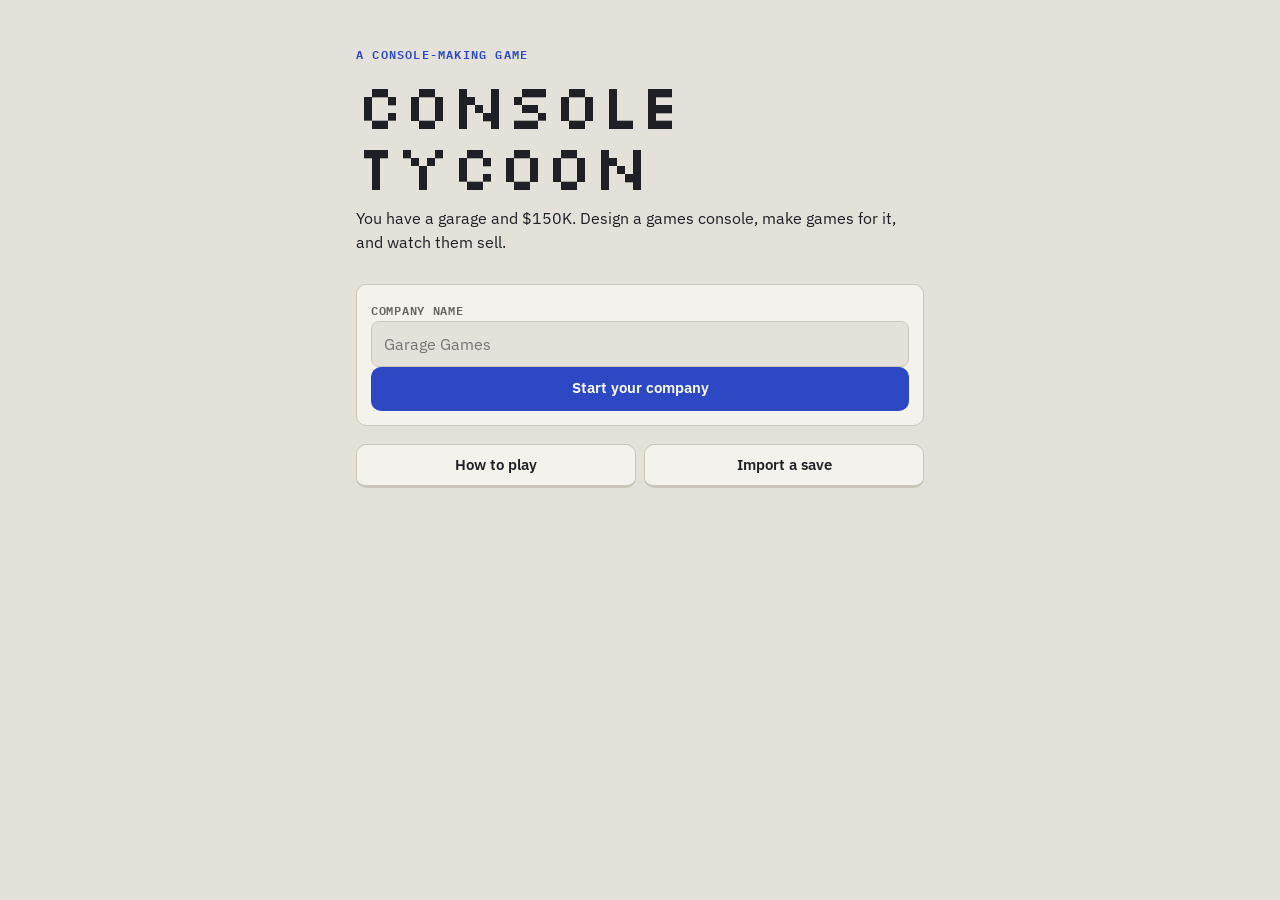
==== index.html @ 68e8b5bb "Strip the game down to console and game creation Keep designing consoles, making games for them, and" ====
<!doctype html>
<html lang="en">
<head>
<meta charset="utf-8">
<meta name="viewport" content="width=device-width, initial-scale=1, viewport-fit=cover">
<meta name="theme-color" content="#24262c">
</head>
<body>
<title>Console Tycoon</title>
<meta name="claude:viewport-fit-sides" content="cover">
<link rel="preconnect" href="https://fonts.googleapis.com">
<link rel="preconnect" href="https://fonts.gstatic.com" crossorigin>
<link rel="stylesheet" href="https://fonts.googleapis.com/css2?family=IBM+Plex+Mono:wght@400;600&family=IBM+Plex+Sans:wght@400;500;600&family=Silkscreen&display=swap">
<style>
/* Layout: one handheld-width column. A dark "LCD" status strip on top, console-plastic
   panels below, and a thumb-reach dock at the bottom with the Next month button. */
:root {
  --plastic: #e4e1da;      /* page: light console plastic */
  --panel: #f4f2ed;
  --ink: #1e2025;
  --muted: #66645e;
  --line: #cbc6bb;
  --accent: #2c48c4;       /* cobalt "A button" */
  --accent-ink: #ffffff;
  --led: #c8372a;          /* power-LED red for debt and danger */
  --good: #287048;
  --mid: #9a6a0a;
  --lcd-bg: #24262c;
  --lcd-fg: #ece9e1;
  --lcd-dim: #9d9a92;
  --font-display: "Silkscreen", "Courier New", monospace;
  --font-body: "IBM Plex Sans", system-ui, -apple-system, "Segoe UI", Roboto, sans-serif;
  --font-data: "IBM Plex Mono", ui-monospace, "SFMono-Regular", Menlo, monospace;
  --radius: 10px;
}
@media (prefers-color-scheme: dark) {
  :root:not([data-theme="light"]) {
    --plastic: #16171b; --panel: #202228; --ink: #e8e5dd; --muted: #a09d95; --line: #353841;
    --accent: #7f95ff; --accent-ink: #0d1020; --led: #ff6b5d; --good: #5cc28a; --mid: #e0b04a;
    --lcd-bg: #0c0d10; --lcd-fg: #ece9e1; --lcd-dim: #8e8b84; color-scheme: dark;
  }
}
:root[data-theme="dark"] {
  --plastic: #16171b; --panel: #202228; --ink: #e8e5dd; --muted: #a09d95; --line: #353841;
  --accent: #7f95ff; --accent-ink: #0d1020; --led: #ff6b5d; --good: #5cc28a; --mid: #e0b04a;
  --lcd-bg: #0c0d10; --lcd-fg: #ece9e1; --lcd-dim: #8e8b84; color-scheme: dark;
}

* { box-sizing: border-box; }
html, body { background: var(--plastic); }
body {
  color: var(--ink);
  font: 15px/1.5 var(--font-body);
  margin: 0;
  -webkit-tap-highlight-color: transparent;
}
body::before {
  content: ""; position: fixed; inset: 0 0 auto; height: env(safe-area-inset-top, 0px);
  z-index: 10; background: var(--lcd-bg);
}
#app { max-width: 600px; margin: 0 auto; }
button, input, textarea { font: inherit; color: inherit; }
h1, h2, h3 { text-wrap: balance; margin: 0; }
h2 {
  font: 600 12px/1.2 var(--font-data); text-transform: uppercase; letter-spacing: 0.08em;
  color: var(--muted); margin-bottom: 8px;
}
code { font-family: var(--font-data); font-size: 0.9em; }
.sr { position: absolute; width: 1px; height: 1px; overflow: hidden; clip: rect(0 0 0 0); }
:focus-visible { outline: 3px solid var(--accent); outline-offset: 2px; }

/* ---------- LCD status strip */
.lcd {
  position: sticky; top: env(safe-area-inset-top, 0px); z-index: 5;
  background: var(--lcd-bg); color: var(--lcd-fg);
  padding-block: 10px 12px;
  padding-left: max(16px, env(safe-area-inset-left, 0px));
  padding-right: max(16px, env(safe-area-inset-right, 0px));
  border-radius: 0 0 var(--radius) var(--radius);
}
.lcd-head { display: flex; justify-content: space-between; align-items: baseline; gap: 12px; }
.logo {
  font: 15px/1.2 var(--font-display); background: none; border: 0; padding: 0; color: var(--lcd-fg);
  text-align: left; min-width: 0; overflow: hidden; text-overflow: ellipsis; white-space: nowrap; cursor: pointer;
}
.date { font: 600 14px var(--font-data); color: var(--lcd-fg); white-space: nowrap; }
.lcd-stats { display: grid; grid-template-columns: repeat(3, minmax(0, 1fr)); gap: 6px; margin-top: 8px; }
.stat { display: flex; flex-direction: column; min-width: 0; }
.stat b { font: 600 13px var(--font-data); font-variant-numeric: tabular-nums; white-space: nowrap; overflow: hidden; text-overflow: ellipsis; }
.stat small { font-size: 10px; color: var(--lcd-dim); text-transform: uppercase; letter-spacing: 0.05em; white-space: nowrap; overflow: hidden; text-overflow: ellipsis; }
.btn.quiet { background: none; border: 0; color: var(--muted); font-weight: 500; text-decoration: underline; }

/* ---------- screens */
.screen {
  display: flex; flex-direction: column; gap: 18px;
  padding-block: 16px 24px;
  padding-left: max(16px, env(safe-area-inset-left, 0px));
  padding-right: max(16px, env(safe-area-inset-right, 0px));
}
.home { padding-bottom: calc(150px + env(safe-area-inset-bottom, 0px)); }
.screen-head { display: flex; align-items: center; gap: 12px; }
.screen-head h1 { font: 20px/1.2 var(--font-display); }
.back {
  background: var(--panel); border: 1px solid var(--line); border-radius: 999px;
  padding: 6px 12px; font: 600 13px var(--font-data); cursor: pointer; white-space: nowrap;
}
section { display: flex; flex-direction: column; gap: 8px; min-width: 0; }
.card { background: var(--panel); border: 1px solid var(--line); border-radius: var(--radius); padding: 14px; gap: 10px; }
.hint { color: var(--muted); font-size: 13px; margin: 0; }
.empty { background: var(--panel); border: 1px dashed var(--line); border-radius: var(--radius); padding: 14px; display: flex; flex-direction: column; gap: 10px; align-items: flex-start; }
.empty p { margin: 0; }

/* ---------- start screen */
.start { padding-top: max(32px, env(safe-area-inset-top, 0px)); }
.title-card { display: flex; flex-direction: column; gap: 10px; padding-block: 12px; }
.eyebrow { font: 600 12px var(--font-data); text-transform: uppercase; letter-spacing: 0.1em; color: var(--accent); margin: 0; }
.big-title { font: clamp(40px, 13vw, 64px)/0.95 var(--font-display); letter-spacing: -0.01em; }
.lede { margin: 0; max-width: 34em; font-size: 16px; }
.final { font: 600 16px var(--font-data); margin: 0; }
.final b { font-size: 28px; color: var(--accent); }

/* ---------- rows */
.row {
  display: flex; align-items: center; gap: 12px;
  background: var(--panel); border: 1px solid var(--line); border-radius: var(--radius); padding: 10px 12px;
}
.card .row { background: none; border: 0; padding: 0; }
.row-main { display: flex; flex-direction: column; gap: 2px; flex: 1; min-width: 0; }
.row-main b { overflow-wrap: anywhere; }
.sub { color: var(--muted); font-size: 13px; }
.num { font: 600 13px var(--font-data); font-variant-numeric: tabular-nums; white-space: nowrap; }
.pill {
  font: 600 11px var(--font-data); padding: 3px 8px; border-radius: 999px; white-space: nowrap;
  border: 1px solid var(--line); color: var(--muted);
}
.pill.good, .score.good { color: var(--good); border-color: var(--good); }
.pill.mid, .score.mid { color: var(--mid); border-color: var(--mid); }
.pill.bad, .score.bad { color: var(--led); border-color: var(--led); }
.bar { height: 6px; background: var(--line); border-radius: 3px; overflow: hidden; margin-top: 6px; }
.bar i { display: block; height: 100%; background: var(--accent); border-radius: 3px; }

/* ---------- news */
.news { list-style: none; margin: 0; padding: 0; display: flex; flex-direction: column; gap: 6px; }
.news li { display: grid; grid-template-columns: 64px 1fr; gap: 8px; font-size: 14px; }
.news time { font: 12px/1.7 var(--font-data); color: var(--muted); white-space: nowrap; }
.news span { min-width: 0; overflow-wrap: anywhere; }
.news li.note span { color: var(--muted); font-style: italic; }
.news li.note time { visibility: hidden; }
.news li.big span { font-weight: 600; }
.news li.event span { color: var(--accent); }
.news li.warn span { color: var(--led); font-weight: 600; }
.report { border-color: var(--accent); }
.report-head { display: flex; justify-content: space-between; align-items: baseline; gap: 12px; }
.report-head h2 { margin: 0; }
.delta { font: 600 18px var(--font-data); font-variant-numeric: tabular-nums; }
.delta.pos { color: var(--good); }
.delta.neg { color: var(--led); }

/* ---------- action grid */
.grid { display: grid; grid-template-columns: repeat(2, minmax(0, 1fr)); gap: 10px; }
.tile {
  display: flex; flex-direction: column; align-items: flex-start; gap: 2px; text-align: left;
  background: var(--panel); border: 1px solid var(--line); border-bottom-width: 3px;
  border-radius: var(--radius); padding: 12px; min-height: 64px; cursor: pointer;
}
.tile small { color: var(--muted); font-size: 12px; }
.tile.ready { border-color: var(--accent); }
.tile.ready small { color: var(--accent); font-weight: 600; }
.tile:active, .btn:active, .opt:active, .chip:active { transform: translateY(1px); }

/* ---------- buttons */
.btn {
  display: inline-flex; flex-direction: column; align-items: center; justify-content: center;
  min-height: 44px; padding: 8px 16px; border-radius: var(--radius); cursor: pointer;
  background: var(--panel); border: 1px solid var(--line); border-bottom-width: 3px; font-weight: 600;
}
.btn.primary { background: var(--accent); color: var(--accent-ink); border-color: var(--accent); }
.btn.danger { color: var(--led); border-color: var(--led); }
.btn:disabled { opacity: 0.45; cursor: default; }
.btn.wide { width: 100%; }
.btn-sub { font-weight: 400; font-size: 12px; opacity: 0.85; }
.split { display: flex; flex-wrap: wrap; gap: 8px; }
.split .btn { flex: 1 1 120px; }
.inline { display: flex; gap: 8px; }
.inline input { flex: 1; min-width: 0; }

/* ---------- dock */
.dock {
  position: fixed; left: 0; right: 0; bottom: 0; z-index: 6;
  max-width: 600px; margin: 0 auto;
  display: flex; flex-direction: column; gap: 8px;
  background: var(--plastic); border-top: 1px solid var(--line);
  padding-top: 10px;
  padding-bottom: calc(12px + env(safe-area-inset-bottom, 0px));
  padding-left: max(16px, env(safe-area-inset-left, 0px));
  padding-right: max(16px, env(safe-area-inset-right, 0px));
}
.skip { display: grid; grid-template-columns: repeat(3, 1fr); gap: 8px; }
.skip .btn { min-height: 40px; font: 600 13px var(--font-data); }
.next { width: 100%; min-height: 54px; font: 18px var(--font-display); }

/* ---------- forms */
fieldset { border: 0; padding: 0; margin: 0; display: flex; flex-direction: column; gap: 6px; min-width: 0; }
legend {
  font: 600 12px var(--font-data); text-transform: uppercase; letter-spacing: 0.08em; color: var(--muted);
  padding: 0; margin-bottom: 6px; width: 100%;
}
.legend-note { float: right; text-transform: none; letter-spacing: 0; color: var(--accent); }
label { font: 600 12px var(--font-data); text-transform: uppercase; letter-spacing: 0.06em; color: var(--muted); }
input, textarea {
  width: 100%; background: var(--plastic); border: 1px solid var(--line); border-radius: 8px;
  padding: 10px 12px; font-size: 16px; min-width: 0;
}
textarea { font: 12px/1.4 var(--font-data); resize: vertical; }
.opt {
  display: grid; grid-template-columns: 1fr auto; grid-template-rows: auto auto; column-gap: 10px;
  text-align: left; background: var(--panel); border: 1px solid var(--line); border-radius: var(--radius);
  padding: 10px 12px; cursor: pointer; width: 100%;
}
.opt b { grid-column: 1; }
.opt small { grid-column: 1; color: var(--muted); font-size: 12px; }
.opt .num { grid-column: 2; grid-row: 1 / span 2; align-self: center; }
.opt.on { border-color: var(--accent); box-shadow: inset 0 0 0 1px var(--accent); }
.opt.on b { color: var(--accent); }
.opt:disabled { opacity: 0.5; cursor: default; }
.chips { display: flex; flex-wrap: wrap; gap: 6px; }
.chip {
  background: var(--panel); border: 1px solid var(--line); border-radius: 999px; padding: 7px 13px;
  font-size: 14px; cursor: pointer; min-height: 38px;
}
.chip.on { background: var(--accent); color: var(--accent-ink); border-color: var(--accent); }
.stepper {
  display: grid; grid-template-columns: 82px 40px 30px 40px 1fr; align-items: center; gap: 6px;
  background: var(--panel); border: 1px solid var(--line); border-radius: var(--radius); padding: 6px 10px;
}
.stepper span:first-child { font-weight: 600; font-size: 14px; }
.step {
  width: 40px; height: 40px; border-radius: 50%; border: 1px solid var(--line); border-bottom-width: 3px;
  background: var(--plastic); font: 600 20px/1 var(--font-data); cursor: pointer;
}
.step:disabled { opacity: 0.35; }
.stepper output { text-align: center; font: 600 18px var(--font-data); }
.pips { color: var(--accent); letter-spacing: 1px; font-size: 12px; overflow: hidden; white-space: nowrap; }
.lessons { border-left: 3px solid var(--accent); padding-left: 10px; display: flex; flex-direction: column; gap: 4px; }
.lessons h3 { font: 600 12px var(--font-data); text-transform: uppercase; letter-spacing: 0.08em; color: var(--accent); }
.lessons p { margin: 0; font-size: 13px; }

/* ---------- data lists & tables */
dl { display: grid; grid-template-columns: auto 1fr; gap: 4px 14px; margin: 0; }
dt { color: var(--muted); font-size: 13px; }
dd { margin: 0; font-variant-numeric: tabular-nums; min-width: 0; overflow-wrap: anywhere; }
dd small { color: var(--muted); }
dd.neg { color: var(--led); }
.table-wrap { overflow-x: auto; border: 1px solid var(--line); border-radius: var(--radius); background: var(--panel); }
table { border-collapse: collapse; width: 100%; font-size: 13px; }
th, td { padding: 8px 10px; text-align: right; white-space: nowrap; font-variant-numeric: tabular-nums; }
th { font: 600 11px var(--font-data); text-transform: uppercase; color: var(--muted); border-bottom: 1px solid var(--line); }
th:first-child, td:first-child { text-align: left; }
td small { display: block; color: var(--muted); font-size: 11px; }
tr.you td { color: var(--accent); font-weight: 600; }
tbody tr + tr td { border-top: 1px solid var(--line); }

/* ---------- games list */
details.game { display: block; padding: 0; }
details.game summary { display: flex; align-items: center; gap: 12px; padding: 10px 12px; cursor: pointer; list-style: none; }
details.game summary::-webkit-details-marker { display: none; }
.score { font: 600 15px var(--font-data); border: 1px solid; border-radius: 8px; padding: 2px 8px; }
.detail { padding: 0 12px 12px; font-size: 13px; color: var(--muted); }
.detail p { margin: 0 0 4px; }
.detail ul { margin: 4px 0 0; padding-left: 18px; }
.rules { margin: 0; padding-left: 18px; display: flex; flex-direction: column; gap: 8px; max-width: 65ch; }

/* ---------- flash */
.flash { padding: 10px 12px; border-radius: var(--radius); font-weight: 500; border: 1px solid; }
.flash.ok { color: var(--good); border-color: var(--good); background: var(--panel); }
.flash.err { color: var(--led); border-color: var(--led); background: var(--panel); }

@media (prefers-reduced-motion: reduce) {
  * { transition: none !important; animation: none !important; }
}

</style>
<div id="app"><main class="screen"><p class="hint">Loading Console Tycoon…</p></main></div>
<script>
// Console Tycoon game data. Edit freely, then run: node tools/build.js
"use strict";

(function (root) {
  // Each slot has tiers from cheapest to best. CPU, GPU and Memory tiers add
  // their rating to a console's power; Storage, Controller and Case add to its
  // appeal. Storage capacity limits how big a game the console can hold.
  const tiers = (names, costs, extra) => names.map((name, i) =>
    Object.assign({ name, rating: i + 1, unit_cost: costs[i] }, extra ? extra[i] : {}));

  const DATA = {
    START_YEAR: 1985,
    STARTING_MONEY: 150000,
    MONTH_NAMES: ["Jan", "Feb", "Mar", "Apr", "May", "Jun", "Jul", "Aug", "Sep", "Oct", "Nov", "Dec"],

    POWER_SLOTS: ["CPU", "GPU", "Memory"],
    APPEAL_SLOTS: ["Storage", "Controller", "Case"],
    COMPONENTS: {
      CPU: tiers(["8-bit Pico", "16-bit Duo", "32-bit Tri", "64-bit Quad", "Multicore X", "Octa Fusion", "Neural Core"],
        [20, 28, 40, 55, 75, 100, 120]),
      GPU: tiers(["Tile Blitter", "Sprite Engine", "Polygon Pusher", "Texel Forge", "Shader Array", "Ray Weaver", "Photon Matrix"],
        [15, 22, 35, 50, 70, 95, 115]),
      Memory: tiers(["64 KB RAM", "512 KB RAM", "4 MB RAM", "32 MB RAM", "512 MB RAM", "8 GB RAM", "32 GB RAM"],
        [10, 13, 18, 25, 35, 45, 55]),
      Storage: tiers(["ROM Cartridge", "Mega Cartridge", "CD-ROM Drive", "DVD Drive", "Blu-ray Drive", "Solid State Drive", "Cloud Hybrid"],
        [8, 14, 20, 26, 35, 45, 50],
        [1, 2, 3, 3, 4, 4, 4].map((capacity) => ({ capacity }))),
      Controller: tiers(["Basic Pad", "Six-Button Pad", "Analog Stick Pad", "Rumble Pad", "Motion Wand", "Haptic Pad", "Neural Band"],
        [5, 7, 10, 12, 16, 18, 22]),
      Case: tiers(["Plastic Box", "Sleek Shell", "Translucent Shell", "Compact Slim", "Premium Alloy", "Designer Edition", "Morphing Shell"],
        [8, 9, 10, 12, 16, 20, 24]),
    },

    FOCUS_AREAS: ["Gameplay", "Graphics", "Story", "Audio"],
    FOCUS_POINTS: 10,
    // Hidden ideal focus split per genre (sums to FOCUS_POINTS).
    GENRES: {
      Action: { Gameplay: 4, Graphics: 3, Story: 1, Audio: 2 },
      Adventure: { Gameplay: 2, Graphics: 2, Story: 5, Audio: 1 },
      Platformer: { Gameplay: 5, Graphics: 3, Story: 1, Audio: 1 },
      Puzzle: { Gameplay: 6, Graphics: 1, Story: 1, Audio: 2 },
      Racing: { Gameplay: 4, Graphics: 4, Story: 0, Audio: 2 },
      Rhythm: { Gameplay: 4, Graphics: 1, Story: 0, Audio: 5 },
      RPG: { Gameplay: 3, Graphics: 2, Story: 4, Audio: 1 },
      Shooter: { Gameplay: 4, Graphics: 4, Story: 1, Audio: 1 },
      Simulation: { Gameplay: 5, Graphics: 2, Story: 1, Audio: 2 },
      Sports: { Gameplay: 4, Graphics: 3, Story: 0, Audio: 3 },
      Strategy: { Gameplay: 5, Graphics: 1, Story: 3, Audio: 1 },
    },
    // Topic: [genres that fit well, genres that clash]
    TOPICS: {
      Aliens: [["Shooter", "Strategy", "Adventure"], ["Sports"]],
      Animals: [["Platformer", "Simulation"], ["Shooter"]],
      Cars: [["Racing", "Simulation"], ["RPG", "Adventure"]],
      Cooking: [["Simulation", "Puzzle"], ["Shooter"]],
      Cyberpunk: [["RPG", "Shooter", "Adventure"], ["Sports"]],
      Detective: [["Adventure", "Puzzle"], ["Racing", "Sports"]],
      Dinosaurs: [["Action", "Adventure"], ["Puzzle"]],
      Fantasy: [["RPG", "Adventure", "Strategy"], ["Racing", "Sports"]],
      Farming: [["Simulation", "Strategy"], ["Shooter", "Racing"]],
      Horror: [["Adventure", "Shooter"], ["Sports", "Rhythm"]],
      Medieval: [["Strategy", "RPG", "Action"], ["Racing", "Rhythm"]],
      Music: [["Rhythm", "Simulation"], ["Shooter", "Strategy"]],
      Mythology: [["RPG", "Action", "Strategy"], ["Racing"]],
      Ninjas: [["Action", "Platformer"], ["Simulation"]],
      Pirates: [["Adventure", "Action", "Strategy"], ["Racing"]],
      Robots: [["Action", "Shooter", "Strategy"], ["Rhythm"]],
      Soccer: [["Sports", "Simulation"], ["RPG", "Adventure", "Shooter"]],
      Space: [["Shooter", "Strategy", "Simulation"], ["Sports", "Rhythm"]],
      Spies: [["Action", "Adventure"], ["Rhythm"]],
      Zombies: [["Shooter", "Action"], ["Puzzle", "Sports"]],
    },
    // months: dev time, cost: paid up front, capacity: storage needed,
    // price: retail price, reach: sales multiplier, polish: review multiplier
    GAME_SIZES: {
      Small: { months: 2, cost: 10000, capacity: 1, price: 20, reach: 0.6, polish: 0.95 },
      Medium: { months: 4, cost: 50000, capacity: 2, price: 35, reach: 1.0, polish: 1.0 },
      Large: { months: 7, cost: 250000, capacity: 3, price: 50, reach: 1.6, polish: 1.03 },
      AAA: { months: 11, cost: 1200000, capacity: 4, price: 60, reach: 2.4, polish: 1.06 },
    },
  };

  if (typeof module !== "undefined" && module.exports) module.exports = DATA;
  else root.CT_DATA = DATA;
})(typeof window !== "undefined" ? window : globalThis);

</script>
<script>
// Console Tycoon simulation: design consoles, make games for them, watch them sell.
"use strict";

(function (root) {
  const D = root.CT_DATA || (typeof require !== "undefined" ? require("./data.js") : null);

  const RETAIL_SHARE = 0.75;      // share of a console's price you keep after retailers
  const GAME_SHARE = 0.70;        // share of a game's price you keep
  const CONSOLE_DEMAND = 600;     // base console buyers per month
  const SLOTS = [...D.POWER_SLOTS, ...D.APPEAL_SLOTS];
  const SIZE_NAMES = Object.keys(D.GAME_SIZES);

  class GameError extends Error {}

  // ------------------------------------------------------------ random
  class Rng {
    constructor(seed) { this.seed(seed); }
    seed(n) { this.a = (Math.floor(n) ^ 0x9e3779b9) >>> 0; for (let i = 0; i < 4; i++) this.random(); }
    random() { // mulberry32
      let t = (this.a = (this.a + 0x6d2b79f5) >>> 0);
      t = Math.imul(t ^ (t >>> 15), t | 1);
      t ^= t + Math.imul(t ^ (t >>> 7), t | 61);
      return ((t ^ (t >>> 14)) >>> 0) / 4294967296;
    }
    uniform(a, b) { return a + (b - a) * this.random(); }
    gauss(mu, sigma) {
      const u = 1 - this.random(), v = this.random();
      return mu + sigma * Math.sqrt(-2 * Math.log(u)) * Math.cos(2 * Math.PI * v);
    }
  }

  // ------------------------------------------------------------ console stats
  const part = (c, slot) => D.COMPONENTS[slot][c.parts[slot]];
  const power = (c) => D.POWER_SLOTS.reduce((t, s) => t + part(c, s).rating, 0);
  const appeal = (c) => D.APPEAL_SLOTS.reduce((t, s) => t + part(c, s).rating, 0);
  const capacity = (c) => part(c, "Storage").capacity;
  const unitCost = (c) => SLOTS.reduce((t, s) => t + part(c, s).unit_cost, 0);
  const fairPrice = (c) => Math.round(80 + 15 * (power(c) + appeal(c)));
  const devCost = (parts) => 15000 + 1000 * SLOTS.reduce((t, s) => t + D.COMPONENTS[s][parts[s]].unit_cost, 0);
  const devMonths = (parts) => 3 + Math.floor(Math.max(...Object.values(parts)) / 2);
  const biggestSize = (cap) => SIZE_NAMES.filter((k) => D.GAME_SIZES[k].capacity <= cap).pop();
  const withArticle = (w) => (/^[AEIOU]/.test(w) ? `an ${w}` : `a ${w}`);

  function newConsole(f) {
    return Object.assign({ name: "", parts: {}, price: 0, status: "dev", dev_months_left: 0,
      launch_month: -1, installed_base: 0, revenue: 0, profit: 0, last_sales: 0 }, f);
  }
  function newGame(f) {
    return Object.assign({ title: "", genre: "", topic: "", size: "", platform: "", focus: {},
      status: "dev", months_left: 0, release_month: -1, score: 0, reviews: [], feedback: [],
      units_sold: 0, revenue: 0, last_sales: 0 }, f);
  }

  const FIELDS = ["version", "company", "seed", "money", "month", "consoles", "games", "news"];

  class State {
    constructor(f) {
      Object.assign(this, { version: 2, company: "", seed: 1, money: D.STARTING_MONEY, month: 0,
        consoles: [], games: [], news: [] }, f || {});
      this.consoles = this.consoles.map(newConsole);
      this.games = this.games.map(newGame);
      this.rng = new Rng(this.seed * 1000 + this.month);
    }

    get date() { return `${D.MONTH_NAMES[this.month % 12]} ${D.START_YEAR + Math.floor(this.month / 12)}`; }
    say(text) { this.news.push(`[${this.date}] ${text}`); }

    console(name) {
      const c = this.consoles.find((x) => x.name === name);
      if (!c) throw new GameError(`No console named "${name}".`);
      return c;
    }
    consoleInDev() { return this.consoles.find((c) => c.status === "dev") || null; }
    gameInDev() { return this.games.find((g) => g.status === "dev") || null; }
    platforms() { return this.consoles.filter((c) => c.status !== "retired" || c.installed_base > 0); }
    nameTaken(name) {
      const n = name.toLowerCase();
      return this.consoles.some((c) => c.name.toLowerCase() === n) || this.games.some((g) => g.title.toLowerCase() === n);
    }
    spend(amount) {
      if (amount > this.money) throw new GameError(`Not enough money: need ${fmtMoney(amount)}, have ${fmtMoney(this.money)}.`);
      this.money -= amount;
    }

    // ---------------------------------------------------------- consoles
    designConsole(name, parts, price) {
      name = (name || "").trim();
      if (!name) throw new GameError("Your console needs a name.");
      if (this.nameTaken(name)) throw new GameError(`The name "${name}" is already in use.`);
      for (const s of SLOTS) {
        if (!(parts[s] >= 0 && parts[s] < D.COMPONENTS[s].length)) throw new GameError(`Pick a ${s}.`);
      }
      if (!(price > 0)) throw new GameError("Price must be more than $0.");
      if (this.consoleInDev()) throw new GameError("Your hardware team is already building a console.");
      const cost = devCost(parts);
      this.spend(cost);
      const c = newConsole({ name, parts: { ...parts }, price: Math.round(price), dev_months_left: devMonths(parts) });
      this.consoles.push(c);
      this.say(`Hardware team began building the ${name} (${fmtMoney(cost)}).`);
      return c;
    }
    setPrice(name, price) {
      if (!(price > 0)) throw new GameError("Price must be more than $0.");
      this.console(name).price = Math.round(price);
    }
    discontinue(name) {
      const c = this.console(name);
      if (c.status !== "active") throw new GameError("Only consoles on sale can be discontinued.");
      c.status = "retired";
      this.say(`${c.name} discontinued after selling ${fmtNum(c.installed_base)} units.`);
    }

    // ---------------------------------------------------------- games
    startGame(title, genre, topic, size, platform, focus) {
      title = (title || "").trim();
      if (!title) throw new GameError("Your game needs a title.");
      if (this.nameTaken(title)) throw new GameError(`The name "${title}" is already in use.`);
      if (!(genre in D.GENRES) || !(topic in D.TOPICS) || !(size in D.GAME_SIZES)) throw new GameError("Pick a genre, topic and size.");
      const vals = D.FOCUS_AREAS.map((a) => focus[a]);
      if (vals.some((v) => !Number.isInteger(v) || v < 0) || vals.reduce((a, b) => a + b, 0) !== D.FOCUS_POINTS) {
        throw new GameError(`Use exactly ${D.FOCUS_POINTS} focus points.`);
      }
      const plat = this.console(platform);
      if (!this.platforms().includes(plat)) throw new GameError(`You can't make games for the ${plat.name}.`);
      if (capacity(plat) < D.GAME_SIZES[size].capacity) throw new GameError(`A ${size} game won't fit on the ${plat.name}'s ${part(plat, "Storage").name}.`);
      if (this.gameInDev()) throw new GameError("Your studio is already making a game.");
      this.spend(D.GAME_SIZES[size].cost);
      const g = newGame({ title, genre, topic, size, platform: plat.name, focus: { ...focus }, months_left: D.GAME_SIZES[size].months });
      this.games.push(g);
      this.say(`Started work on ${title} (${size} ${topic} ${genre}) for the ${plat.name}.`);
      return g;
    }

    comboRating(genre, topic) {
      const [good, bad] = D.TOPICS[topic];
      return good.includes(genre) ? "great" : bad.includes(genre) ? "poor" : "okay";
    }
    focusMatch(genre, focus) {
      const ideal = D.GENRES[genre];
      return 1 - D.FOCUS_AREAS.reduce((t, a) => t + Math.abs(focus[a] - ideal[a]), 0) / (2 * D.FOCUS_POINTS);
    }
    // How much the console's power lifts or limits a game's graphics.
    graphicsFactor(plat) { return Math.min(1.4, Math.max(0.6, power(plat) / 12)); }

    reviewGame(g) {
      const plat = this.console(g.platform);
      let q = 2.3 + 6.5 * this.focusMatch(g.genre, g.focus) ** 1.5;
      q *= { great: 1.12, okay: 1.0, poor: 0.75 }[this.comboRating(g.genre, g.topic)];
      const gf = this.graphicsFactor(plat);
      q *= gf ** (0.05 * g.focus.Graphics);
      q *= D.GAME_SIZES[g.size].polish;
      const prev = this.games.filter((x) => x.status === "released").sort((a, b) => b.release_month - a.release_month)[0];
      if (prev && prev.genre === g.genre && prev.topic === g.topic) q *= 0.85;
      q += this.rng.gauss(0, 0.5);
      g.reviews = [0, 1, 2, 3].map(() => Math.min(10, Math.max(1, Math.round(q + this.rng.gauss(0, 0.6)))));
      g.score = g.reviews.reduce((a, b) => a + b, 0) / 4;
      g.feedback = this.critique(g, gf, prev);
    }

    critique(g, gf, prev) {
      const notes = [];
      const ideal = D.GENRES[g.genre];
      const diffs = Object.fromEntries(D.FOCUS_AREAS.map((a) => [a, g.focus[a] - ideal[a]]));
      const worst = D.FOCUS_AREAS.reduce((a, b) => (Math.abs(diffs[b]) > Math.abs(diffs[a]) ? b : a));
      if (Object.values(diffs).every((d) => Math.abs(d) <= 1)) notes.push(`Critics felt the focus was just right for ${withArticle(g.genre)} game.`);
      else if (diffs[worst] < 0) notes.push(`Critics wanted more ${worst} from ${withArticle(g.genre)} game.`);
      else notes.push(`Critics thought too much effort went into ${worst} for ${withArticle(g.genre)} game.`);
      const rating = this.comboRating(g.genre, g.topic);
      if (rating === "great") notes.push(`${g.topic} and ${g.genre} are a fantastic match!`);
      else if (rating === "poor") notes.push(`Players found ${g.topic} a strange theme for ${withArticle(g.genre)} game.`);
      if (gf < 0.8 && g.focus.Graphics >= 3) notes.push(`The ${g.platform}'s weak hardware held the graphics back.`);
      else if (gf > 1.2 && g.focus.Graphics >= 3) notes.push(`The ${g.platform}'s power made the graphics shine.`);
      if (prev && prev.genre === g.genre && prev.topic === g.topic) notes.push("Players felt they had played this before.");
      return notes;
    }

    // ---------------------------------------------------------- sales
    libraryFactor(c) {
      const hits = this.games.filter((g) => g.status === "released" && g.platform === c.name && this.month - g.release_month <= 36)
        .reduce((t, g) => t + 2 ** (g.score - 6) * D.GAME_SIZES[g.size].reach, 0);
      return 0.6 + Math.min(2.0, hits / 6);
    }
    consoleDemand(c) {
      const age = this.month - c.launch_month;
      const quality = ((power(c) + appeal(c)) / 12) ** 0.8;
      const priceFactor = Math.min(4, Math.max(0.05, (fairPrice(c) / c.price) ** 2));
      const hype = age < 3 ? 1.4 : 1;
      return CONSOLE_DEMAND * quality * priceFactor * this.libraryFactor(c) * hype * 0.975 ** age;
    }

    // ---------------------------------------------------------- the clock
    advance() {
      const start = this.news.length;
      this.month += 1;
      this.rng.seed(this.seed * 1000 + this.month);
      const before = this.money;

      for (const c of this.consoles) {
        if (c.status === "dev" && --c.dev_months_left <= 0) {
          c.status = "active";
          c.launch_month = this.month;
          this.say(`The ${c.name} is in stores! Launch price $${c.price}.`);
        }
      }
      for (const g of this.games) {
        if (g.status !== "dev" || --g.months_left > 0) continue;
        const plat = this.console(g.platform);
        if (plat.status === "dev") { g.months_left = 1; continue; } // ships with the console
        this.reviewGame(g);
        g.status = "released";
        g.release_month = this.month;
        this.say(`${g.title} released on the ${plat.name}! Reviews: ${g.reviews.join(" / ")} (avg ${g.score.toFixed(1)})`);
        for (const n of g.feedback) this.say(`  - ${n}`);
      }

      for (const c of this.consoles) {
        c.last_sales = 0;
        if (c.status !== "active") continue;
        const units = Math.trunc(this.consoleDemand(c) * this.rng.uniform(0.9, 1.1));
        const rev = Math.trunc(units * c.price * RETAIL_SHARE);
        const profit = rev - units * unitCost(c);
        c.last_sales = units;
        c.installed_base += units;
        c.revenue += rev;
        c.profit += profit;
        this.money += profit;
      }

      for (const g of this.games) {
        g.last_sales = 0;
        if (g.status !== "released") continue;
        const age = this.month - g.release_month;
        const plat = this.console(g.platform);
        let copies = plat.installed_base * 0.02 * 2 ** (g.score - 6) * D.GAME_SIZES[g.size].reach * 0.8 ** age;
        if (plat.status === "retired") copies *= 0.5;
        copies = Math.min(Math.trunc(copies), plat.installed_base);
        if (copies < 20 || age > 36) continue;
        const rev = Math.trunc(copies * D.GAME_SIZES[g.size].price * GAME_SHARE);
        g.last_sales = copies;
        g.units_sold += copies;
        g.revenue += rev;
        this.money += rev;
      }

      const fresh = this.news.slice(start);
      this.news = this.news.slice(-100);
      return { lines: fresh, delta: this.money - before };
    }

    toDict() { return Object.fromEntries(FIELDS.map((f) => [f, this[f]])); }
    toJSON() { return this.toDict(); }
    static fromDict(d) {
      if (!d || d.version !== 2) throw new GameError("That save is from a different version of the game.");
      return new State(d);
    }
  }

  function createGame(company, seed) {
    const s = new State({ company, seed: seed === undefined ? 1 + Math.floor(Math.random() * 999999) : seed });
    s.say(`${company} opens its doors in a garage. Design a console, then make games for it!`);
    return s;
  }

  function fmtMoney(n) {
    const sign = n < 0 ? "-" : "", a = Math.abs(n);
    if (a >= 1e9) return `${sign}$${(a / 1e9).toFixed(2)}B`;
    if (a >= 1e6) return `${sign}$${(a / 1e6).toFixed(2)}M`;
    if (a >= 10000) return `${sign}$${Math.round(a / 1000)}K`;
    return `${sign}$${Math.round(a).toLocaleString("en-US")}`;
  }
  function fmtNum(n) {
    if (n >= 1e6) return `${(n / 1e6).toFixed(2)}M`;
    if (n >= 10000) return `${Math.round(n / 1000)}K`;
    return Math.trunc(n).toLocaleString("en-US");
  }

  const api = { D, State, GameError, createGame, fmtMoney, fmtNum, part, power, appeal, capacity, unitCost,
    fairPrice, devCost, devMonths, biggestSize, SLOTS, SIZE_NAMES, RETAIL_SHARE, GAME_SHARE };
  if (typeof module !== "undefined" && module.exports) module.exports = api;
  else root.CT = api;
})(typeof window !== "undefined" ? window : globalThis);

</script>
<script>
// Console Tycoon touch UI. Renders screens into #app and handles taps.
"use strict";

(function () {
  const { D, State, GameError, createGame, fmtMoney, fmtNum, part, power, appeal, capacity, unitCost,
    fairPrice, devCost, devMonths, biggestSize, SLOTS, SIZE_NAMES, RETAIL_SHARE } = window.CT;

  const SAVE_KEY = "console-tycoon-save-v2";
  const app = document.getElementById("app");

  let s = null;          // game State
  let view = "start";
  let draft = {};        // in-progress form values for the current screen
  let flash = null;      // {kind, text}
  let report = null;     // result of the last time skip
  let confirmKey = null; // a destructive button waiting for its second tap

  // ------------------------------------------------------------ utils
  const esc = (t) => String(t).replace(/[&<>"']/g, (c) => ({ "&": "&amp;", "<": "&lt;", ">": "&gt;", '"': "&quot;", "'": "&#39;" }[c]));
  const signed = (n) => (n >= 0 ? "+" : "") + fmtMoney(n);
  function short(n) { // compact money for the status strip
    const a = Math.abs(n), sign = n < 0 ? "-" : "";
    if (a >= 1e9) return `${sign}$${(a / 1e9).toFixed(1)}B`;
    if (a >= 1e6) return `${sign}$${(a / 1e6).toFixed(a >= 1e8 ? 0 : 1)}M`;
    if (a >= 1e3) return `${sign}$${(a / 1e3).toFixed(a >= 1e5 ? 0 : 1)}K`;
    return `${sign}$${Math.round(a)}`;
  }

  function store(value) {
    try { if (value === null) localStorage.removeItem(SAVE_KEY); else localStorage.setItem(SAVE_KEY, value); } catch (e) { /* storage unavailable */ }
  }
  function loadSaved() {
    try { return localStorage.getItem(SAVE_KEY); } catch (e) { return null; }
  }
  function autosave() { if (s) store(JSON.stringify(s)); }

  function attempt(fn, okText) {
    try {
      fn();
      if (okText) flash = { kind: "ok", text: okText };
      autosave();
      return true;
    } catch (e) {
      if (!(e instanceof GameError)) throw e;
      flash = { kind: "err", text: e.message };
      return false;
    }
  }

  function go(v) {
    view = v;
    draft = {};
    confirmKey = null;
    render();
    window.scrollTo(0, 0);
  }

  // ------------------------------------------------------------ pieces
  function topbar() {
    const owners = s.consoles.reduce((t, c) => t + c.installed_base, 0);
    const copies = s.games.reduce((t, g) => t + g.units_sold, 0);
    return `
    <header class="lcd">
      <div class="lcd-head">
        <button class="logo" data-act="go" data-arg="home" aria-label="Back to headquarters">${esc(s.company)}</button>
        <span class="date">${s.date}</span>
      </div>
      <div class="lcd-stats">
        <div class="stat"><b>${short(s.money)}</b><small>cash</small></div>
        <div class="stat"><b>${fmtNum(owners)}</b><small>consoles sold</small></div>
        <div class="stat"><b>${fmtNum(copies)}</b><small>games sold</small></div>
      </div>
    </header>`;
  }

  function flashBox() {
    if (!flash) return "";
    const f = flash;
    flash = null;
    return `<div class="flash ${f.kind}" role="status">${esc(f.text)}</div>`;
  }

  function screen(title, body) {
    return `${topbar()}
      <main class="screen">
        <div class="screen-head"><button class="back" data-act="go" data-arg="home">&larr; HQ</button><h1>${title}</h1></div>
        ${flashBox()}
        ${body}
      </main>`;
  }

  function newsLine(line) {
    const m = line.match(/^\[(\w+ \d+)\] (.*)$/);
    let text = m ? m[2] : line;
    let cls = "";
    if (/^ {2}- /.test(text)) { cls = "note"; text = text.trim().slice(2); }
    if (/released on|is in stores/.test(text)) cls = "big";
    return `<li class="${cls}"><time>${esc(m ? m[1] : "")}</time><span>${esc(text)}</span></li>`;
  }

  // Newest first, keeping critic notes under the headline they belong to.
  function latestNews(n) {
    const groups = [];
    for (const line of s.news.slice(-n - 6)) {
      if (/^\[[^\]]+\] {2}- /.test(line) && groups.length) groups[groups.length - 1].push(line);
      else groups.push([line]);
    }
    return groups.reverse().flat().slice(0, n);
  }

  const progress = (frac) => `<div class="bar"><i style="width:${Math.max(4, Math.min(100, frac * 100))}%"></i></div>`;

  function consoleRow(c) {
    if (c.status === "dev") {
      const total = devMonths(c.parts);
      return `<div class="row"><div class="row-main"><b>${esc(c.name)}</b>
        <span class="sub">Being built · launches in ${c.dev_months_left} mo</span>${progress((total - c.dev_months_left) / total)}</div></div>`;
    }
    const state = c.status === "active" ? `$${c.price} · ${fmtNum(c.last_sales)} sold last month` : "Discontinued";
    return `<div class="row"><div class="row-main"><b>${esc(c.name)}</b>
      <span class="sub">${state} · ${fmtNum(c.installed_base)} owners</span></div>
      <span class="pill">${power(c)} pwr · ${appeal(c)} app</span></div>`;
  }

  function gameRow(g) {
    const total = D.GAME_SIZES[g.size].months;
    return `<div class="row"><div class="row-main"><b>${esc(g.title)}</b>
      <span class="sub">${g.size} ${g.topic} ${g.genre} for ${esc(g.platform)} · ${g.months_left} mo left</span>
      ${progress((total - g.months_left) / total)}</div></div>`;
  }

  // ------------------------------------------------------------ views
  const views = {};

  views.start = () => {
    let savedInfo = "";
    const saved = loadSaved();
    if (saved) {
      try { const st = State.fromDict(JSON.parse(saved)); savedInfo = `${esc(st.company)} · ${st.date}`; } catch (e) { savedInfo = ""; }
    }
    return `
    <main class="screen start">
      <div class="title-card">
        <p class="eyebrow">A console-making game</p>
        <h1 class="big-title">Console<br>Tycoon</h1>
        <p class="lede">You have a garage and ${fmtMoney(D.STARTING_MONEY)}. Design a games console, make games for it, and watch them sell.</p>
      </div>
      ${flashBox()}
      ${savedInfo ? `<button class="btn primary wide" data-act="continue">Continue <span class="btn-sub">${savedInfo}</span></button>` : ""}
      <form class="card" data-form="new">
        <label for="company">Company name</label>
        <input id="company" maxlength="30" autocomplete="off" placeholder="Garage Games" value="${esc(draft.company || "")}" data-bind="company">
        <button class="btn ${savedInfo ? "" : "primary"} wide" type="submit">${savedInfo ? "Start a new company" : "Start your company"}</button>
        ${savedInfo ? `<p class="hint">Starting over replaces your saved game.</p>` : ""}
      </form>
      <div class="split">
        <button class="btn" data-act="go" data-arg="help">How to play</button>
        <button class="btn" data-act="go" data-arg="saves">Import a save</button>
      </div>
    </main>`;
  };

  views.home = () => {
    const consoles = s.consoles.filter((c) => c.status !== "retired");
    const dev = s.gameInDev();
    const sellers = s.games.filter((g) => g.last_sales).sort((a, b) => b.last_sales - a.last_sales).slice(0, 3);
    const rep = report ? `<section class="card report">
        <div class="report-head"><h2>${report.months === 1 ? s.date : `${report.from} – ${s.date}`}</h2>
        <span class="delta ${report.delta < 0 ? "neg" : "pos"}">${signed(report.delta)}</span></div>
        ${report.lines.length ? `<ul class="news">${report.lines.map(newsLine).join("")}</ul>` : `<p class="hint">A quiet month.</p>`}
      </section>` : "";
    const hw = consoles.length ? consoles.map(consoleRow).join("") + (s.consoleInDev() ? "" : `<button class="btn" data-act="go" data-arg="design">Design another console</button>`)
      : `<div class="empty"><p>You don't have a console yet. Design one first; you can start a game for it while it's being built.</p>
         <button class="btn primary" data-act="go" data-arg="design">Design your first console</button></div>`;
    const sw = dev ? gameRow(dev) : s.consoles.length
      ? `<div class="empty"><p>Your studio is free.</p><button class="btn ${consoles.length ? "primary" : ""}" data-act="go" data-arg="game">Make a game</button></div>`
      : `<p class="hint">Design a console first, then make games for it.</p>`;
    const top = sellers.length ? `<section><h2>Best sellers last month</h2>${sellers.map((g) =>
      `<div class="row"><div class="row-main"><b>${esc(g.title)}</b><span class="sub">${esc(g.platform)} · score ${g.score.toFixed(1)}</span></div><span class="num">${fmtNum(g.last_sales)}</span></div>`).join("")}</section>` : "";
    const news = latestNews(8);
    return `${topbar()}
      <main class="screen home">
        ${flashBox()}
        ${rep}
        <section><h2>Your consoles</h2>${hw}</section>
        <section><h2>Your studio</h2>${sw}</section>
        ${top}
        <nav class="grid" aria-label="Actions">
          <button class="tile" data-act="go" data-arg="consoles"><b>Consoles</b><small>${s.consoles.length} designed</small></button>
          <button class="tile" data-act="go" data-arg="games"><b>Games</b><small>${s.games.filter((g) => g.status === "released").length} released</small></button>
        </nav>
        ${news.length && !report ? `<section><h2>News</h2><ul class="news">${news.map(newsLine).join("")}</ul></section>` : ""}
        <button class="btn quiet" data-act="go" data-arg="saves">Save, load &amp; how to play</button>
      </main>
      <footer class="dock">
        <div class="skip">
          <button class="btn" data-act="advance" data-arg="3">+3 mo</button>
          <button class="btn" data-act="advance" data-arg="6">+6 mo</button>
          <button class="btn" data-act="advance" data-arg="12">+1 yr</button>
        </div>
        <button class="btn primary next" data-act="advance" data-arg="1">Next month &rarr;</button>
      </footer>`;
  };

  // ---------- design a console
  views.design = () => {
    if (s.consoleInDev()) {
      return screen("Design a console", `<div class="empty"><p>Your hardware team is already building a console. Design the next one after it launches.</p></div>`);
    }
    if (!draft.parts) draft.parts = Object.fromEntries(SLOTS.map((sl) => [sl, 0]));
    const proto = { parts: draft.parts };
    const cost = devCost(draft.parts);
    const fair = fairPrice(proto);
    const price = draft.priceTouched ? draft.price : fair;
    const slots = SLOTS.map((slot) => {
      const kind = D.POWER_SLOTS.includes(slot) ? "power" : "appeal";
      const opts = D.COMPONENTS[slot].map((t, i) => `
        <button class="opt ${draft.parts[slot] === i ? "on" : ""}" data-act="part" data-arg="${slot}:${i}" aria-pressed="${draft.parts[slot] === i}">
          <b>${t.name}</b><small>+${t.rating} ${kind}${t.capacity ? ` · fits ${biggestSize(t.capacity)} games` : ""}</small>
          <span class="num">$${t.unit_cost}</span></button>`).join("");
      return `<fieldset><legend>${slot}</legend>${opts}</fieldset>`;
    }).join("");
    const afford = cost <= s.money;
    return screen("Design a console", `
      <p class="hint">Pick a part for each slot. CPU, GPU and memory add power, which makes games look better. Storage, controller and case add appeal. Better parts cost more per console.</p>
      ${slots}
      <section class="card spec">
        <h2>Spec sheet</h2>
        <dl>
          <dt>Power</dt><dd>${power(proto)} / 21</dd>
          <dt>Appeal</dt><dd>${appeal(proto)} / 21</dd>
          <dt>Largest game</dt><dd>${biggestSize(capacity(proto))}</dd>
          <dt>Cost per unit</dt><dd>$${unitCost(proto)}</dd>
          <dt>Development</dt><dd>${fmtMoney(cost)} · ${devMonths(draft.parts)} months</dd>
          <dt>Fair price</dt><dd>about $${fair} <small>(you keep ${Math.round(RETAIL_SHARE * 100)}%, ~$${Math.round(fair * RETAIL_SHARE - unitCost(proto))} profit each)</small></dd>
        </dl>
        <label for="cname">Console name</label>
        <input id="cname" maxlength="24" autocomplete="off" placeholder="e.g. Gizmo 64" value="${esc(draft.name || "")}" data-bind="name">
        <label for="cprice">Price ($)</label>
        <input id="cprice" type="number" inputmode="numeric" min="1" value="${price}" data-bind="price">
        <button class="btn primary wide" data-act="build" ${afford ? "" : "disabled"}>${afford ? `Build it for ${fmtMoney(cost)}` : `Need ${fmtMoney(cost)}`}</button>
      </section>`);
  };

  // ---------- make a game
  function gameReady() {
    const d = draft;
    const used = D.FOCUS_AREAS.reduce((t, a) => t + d.focus[a], 0);
    return Boolean(d.platform && d.size && d.genre && d.topic && used === D.FOCUS_POINTS && (d.title || "").trim());
  }

  views.game = () => {
    const d = draft;
    if (!d.focus) d.focus = { Gameplay: 4, Graphics: 2, Story: 2, Audio: 2 };
    const plats = s.platforms();
    if (!plats.length) return screen("Make a game", `<div class="empty"><p>Design a console first, then make games for it.</p><button class="btn primary" data-act="go" data-arg="design">Design a console</button></div>`);
    if (s.gameInDev()) return screen("Make a game", `<div class="empty"><p>Your studio is busy with ${esc(s.gameInDev().title)}. Start the next game when it ships.</p></div>`);
    if (!d.platform && plats.length === 1) d.platform = plats[0].name;
    const plat = d.platform ? s.console(d.platform) : null;
    if (d.size && plat && D.GAME_SIZES[d.size].capacity > capacity(plat)) d.size = null;

    const platOpts = plats.map((c) => `
      <button class="opt ${d.platform === c.name ? "on" : ""}" data-act="pick" data-arg="platform:${esc(c.name)}">
        <b>${esc(c.name)}</b><small>${c.status === "dev" ? "Being built" : `${fmtNum(c.installed_base)} owners`} · ${power(c)} power · up to ${biggestSize(capacity(c))}</small></button>`).join("");

    const sizeOpts = SIZE_NAMES.map((name) => {
      const sp = D.GAME_SIZES[name];
      const why = [];
      if (plat && sp.capacity > capacity(plat)) why.push("won't fit");
      if (sp.cost > s.money) why.push("too expensive");
      return `<button class="opt ${d.size === name ? "on" : ""}" data-act="pick" data-arg="size:${name}" ${why.length ? "disabled" : ""}>
        <b>${name}</b><small>${sp.months} months · sells at $${sp.price}${why.length ? ` · ${why.join(", ")}` : ""}</small>
        <span class="num">${fmtMoney(sp.cost)}</span></button>`;
    }).join("");

    const chips = (key, list) => `<div class="chips">${list.map((x) =>
      `<button class="chip ${d[key] === x ? "on" : ""}" data-act="pick" data-arg="${key}:${x}" aria-pressed="${d[key] === x}">${x}</button>`).join("")}</div>`;

    const left = D.FOCUS_POINTS - D.FOCUS_AREAS.reduce((t, a) => t + d.focus[a], 0);
    const focus = D.FOCUS_AREAS.map((a) => `
      <div class="stepper">
        <span>${a}</span>
        <button class="step" data-act="focus" data-arg="${a}:-1" aria-label="Less ${a}" ${d.focus[a] <= 0 ? "disabled" : ""}>&minus;</button>
        <output>${d.focus[a]}</output>
        <button class="step" data-act="focus" data-arg="${a}:1" aria-label="More ${a}" ${left <= 0 ? "disabled" : ""}>+</button>
        <span class="pips">${"■".repeat(d.focus[a])}</span>
      </div>`).join("");

    let lessons = "";
    if (d.genre || d.topic) {
      const past = s.games.filter((g) => g.status === "released" && (g.genre === d.genre || g.topic === d.topic))
        .sort((a, b) => b.release_month - a.release_month).slice(0, 3);
      if (past.length) {
        lessons = `<div class="lessons"><h3>Your notes</h3>${past.map((g) => `<p><b>${esc(g.title)}</b> (${g.topic} ${g.genre}, ${D.FOCUS_AREAS.map((a) => g.focus[a]).join("/")}) scored ${g.score.toFixed(1)}. ${g.feedback.map(esc).join(" ")}</p>`).join("")}</div>`;
      }
    }

    const ready = gameReady();
    return screen("Make a game", `
      <fieldset><legend>Console</legend>${platOpts}</fieldset>
      <fieldset><legend>Size</legend>${sizeOpts}</fieldset>
      <fieldset><legend>Genre</legend>${chips("genre", Object.keys(D.GENRES).sort())}</fieldset>
      <fieldset><legend>Topic</legend>${chips("topic", Object.keys(D.TOPICS).sort())}</fieldset>
      <fieldset><legend>Focus <span class="legend-note">${left === 0 ? "all 10 points used" : `${left} point${left === 1 ? "" : "s"} left`}</span></legend>
        <p class="hint">Each genre has a hidden ideal split. Reviews tell you how close you got. Graphics look better on powerful consoles.</p>
        ${focus}
        ${lessons}
      </fieldset>
      <section class="card">
        <label for="gtitle">Title</label>
        <input id="gtitle" maxlength="30" autocomplete="off" placeholder="e.g. Neon Ninja" value="${esc(d.title || "")}" data-bind="title">
        <button class="btn primary wide" data-act="startgame" ${ready ? "" : "disabled"}>Start development</button>
        <p class="hint" id="gamehint" ${ready ? "hidden" : ""}>Pick a console, size, genre and topic, use all 10 focus points, and give it a title.</p>
      </section>`);
  };

  // ---------- consoles
  views.consoles = () => {
    if (!s.consoles.length) return screen("Consoles", `<div class="empty"><p>You haven't designed a console yet.</p><button class="btn primary" data-act="go" data-arg="design">Design a console</button></div>`);
    const cards = s.consoles.slice().reverse().map((c) => {
      const parts = SLOTS.map((sl) => part(c, sl).name).join(" · ");
      const head = `${consoleRow(c)}<p class="hint">${parts}</p>`;
      if (c.status === "dev") return `<section class="card">${head}</section>`;
      const own = s.games.filter((g) => g.platform === c.name && g.status === "released").length;
      const key = `retire:${c.name}`;
      return `<section class="card">
        ${head}
        <dl>
          <dt>Cost per unit</dt><dd>$${unitCost(c)} · fair price $${fairPrice(c)}</dd>
          <dt>Revenue</dt><dd>${fmtMoney(c.revenue)}</dd>
          <dt>Profit</dt><dd class="${c.profit < 0 ? "neg" : ""}">${fmtMoney(c.profit)}</dd>
          <dt>Games</dt><dd>${own}</dd>
        </dl>
        ${c.status === "active" ? `
        <div class="inline">
          <label for="p-${esc(c.name)}" class="sr">Price</label>
          <input id="p-${esc(c.name)}" type="number" inputmode="numeric" min="1" value="${c.price}" data-price-for="${esc(c.name)}">
          <button class="btn" data-act="setprice" data-arg="${esc(c.name)}">Set price</button>
        </div>
        <button class="btn danger" data-act="retire" data-arg="${esc(c.name)}">${confirmKey === key ? "Tap again to discontinue" : "Discontinue"}</button>` : ""}
      </section>`;
    }).join("");
    return screen("Consoles", (s.consoleInDev() ? "" : `<button class="btn primary wide" data-act="go" data-arg="design">Design a new console</button>`) + cards);
  };

  // ---------- games
  views.games = () => {
    const newBtn = s.consoles.length && !s.gameInDev() ? `<button class="btn primary wide" data-act="go" data-arg="game">Make a new game</button>` : "";
    if (!s.games.length) return screen("Games", newBtn || `<div class="empty"><p>Design a console first, then make games for it.</p></div>`);
    const dev = s.gameInDev();
    const released = s.games.filter((g) => g.status === "released").sort((a, b) => b.release_month - a.release_month);
    return screen("Games", newBtn + (dev ? gameRow(dev) : "") + released.map((g) => {
      const cls = g.score >= 8 ? "good" : g.score >= 6 ? "mid" : "bad";
      return `<details class="row game">
        <summary><div class="row-main"><b>${esc(g.title)}</b><span class="sub">${g.size} ${g.topic} ${g.genre} · ${esc(g.platform)} · ${fmtNum(g.units_sold)} sold</span></div>
        <span class="score ${cls}">${g.score.toFixed(1)}</span></summary>
        <div class="detail">
          <p>Reviews ${g.reviews.join(" / ")} · Revenue ${fmtMoney(g.revenue)}</p>
          <p>Focus: ${D.FOCUS_AREAS.map((a) => `${a} ${g.focus[a]}`).join(", ")}</p>
          <ul>${g.feedback.map((n) => `<li>${esc(n)}</li>`).join("")}</ul>
        </div>
      </details>`;
    }).join(""));
  };

  // ---------- saves & help
  const HELP = `
    <ul class="rules">
      <li><b>Design a console</b> from six parts. CPU, GPU and memory add power; storage, controller and case add appeal. Storage also limits how big a game fits.</li>
      <li><b>Price it</b> near what buyers think is fair. Cheaper sells more units, but you make less on each one.</li>
      <li><b>Make games</b> for your consoles. You can start one while the console is being built; it ships at launch.</li>
      <li><b>Split 10 focus points</b> between Gameplay, Graphics, Story and Audio. Each genre has a hidden ideal split, and some topics suit some genres. The critics' notes tell you what to change.</li>
      <li><b>Good games sell consoles</b>, and more console owners means more game sales.</li>
      <li><b>Console sales fade</b> over time. Design a new one to keep growing.</li>
    </ul>`;

  views.help = () => (s ? screen("How to play", HELP)
    : `<main class="screen"><div class="screen-head"><button class="back" data-act="go" data-arg="start">&larr; Back</button><h1>How to play</h1></div>${HELP}</main>`);

  views.saves = () => {
    const body = `
      ${s ? `<section class="card">
        <h2>Export save</h2>
        <p class="hint">The game saves itself on this device after every move. Copy this code to move your game to another device.</p>
        <textarea id="exporttext" readonly rows="4">${esc(JSON.stringify(s))}</textarea>
        <button class="btn wide" data-act="copy">Copy save code</button>
      </section>` : ""}
      <section class="card">
        <h2>Import save</h2>
        <p class="hint">Paste a save code from another device.</p>
        <textarea id="importtext" rows="4" placeholder='{"version": 2, ...}' data-bind="importText">${esc(draft.importText || "")}</textarea>
        <button class="btn wide" data-act="import">Load this save</button>
      </section>
      ${s ? `<section class="card"><h2>Start over</h2><p class="hint">Ends this company and deletes its save on this device.</p>
        <button class="btn danger wide" data-act="restart">${confirmKey === "restart" ? "Tap again to delete and start over" : "Start a new company"}</button></section>
        <section><h2>How to play</h2>${HELP}</section>` : ""}`;
    if (s) return screen("Save &amp; help", body);
    return `<main class="screen"><div class="screen-head"><button class="back" data-act="go" data-arg="start">&larr; Back</button><h1>Import a save</h1></div>${flashBox()}${body}</main>`;
  };

  // ------------------------------------------------------------ actions
  function nextDate(dateStr) {
    const [m, y] = dateStr.split(" ");
    const i = (D.MONTH_NAMES.indexOf(m) + 1) % 12;
    return `${D.MONTH_NAMES[i]} ${Number(y) + (i === 0 ? 1 : 0)}`;
  }

  const actions = {
    go: (v) => go(v),
    continue: () => {
      try { s = State.fromDict(JSON.parse(loadSaved())); } catch (e) { flash = { kind: "err", text: "That save couldn't be read." }; return render(); }
      report = null;
      go("home");
    },
    advance: (n) => {
      const from = nextDate(s.date);
      let lines = [], delta = 0;
      for (let i = 0; i < Number(n); i++) {
        const r = s.advance();
        lines = lines.concat(r.lines);
        delta += r.delta;
      }
      report = { months: Number(n), from, delta, lines };
      autosave();
      go("home");
    },
    part: (arg) => {
      const [slot, i] = arg.split(":");
      draft.parts[slot] = Number(i);
      render();
    },
    build: () => {
      const proto = { parts: draft.parts };
      const price = draft.priceTouched ? Number(draft.price) : fairPrice(proto);
      const name = (draft.name || "").trim();
      if (attempt(() => s.designConsole(name, draft.parts, price), `Engineers are building the ${name}. It launches in ${devMonths(draft.parts)} months.`)) go("home");
      else render();
    },
    pick: (arg) => {
      const i = arg.indexOf(":");
      draft[arg.slice(0, i)] = arg.slice(i + 1);
      render();
    },
    focus: (arg) => {
      const [area, delta] = arg.split(":");
      const used = D.FOCUS_AREAS.reduce((t, a) => t + draft.focus[a], 0);
      const v = draft.focus[area] + Number(delta);
      if (v >= 0 && used + Number(delta) <= D.FOCUS_POINTS) draft.focus[area] = v;
      render();
    },
    startgame: () => {
      const d = draft;
      if (attempt(() => s.startGame(d.title, d.genre, d.topic, d.size, d.platform, d.focus), `Development started on ${d.title.trim()}.`)) go("home");
      else render();
    },
    setprice: (name) => {
      const input = document.querySelector(`[data-price-for="${CSS.escape(name)}"]`);
      const price = Number(input.value);
      attempt(() => s.setPrice(name, price), `The ${name} now sells for $${Math.round(price)}.`);
      render();
    },
    retire: (name) => {
      const key = `retire:${name}`;
      if (confirmKey !== key) { confirmKey = key; return render(); }
      confirmKey = null;
      attempt(() => s.discontinue(name), `${name} discontinued.`);
      render();
    },
    copy: () => {
      const box = document.getElementById("exporttext");
      const fallback = () => { box.focus(); box.select(); flash = { kind: "ok", text: "Selected. Use your phone's Copy." }; render(); };
      if (navigator.clipboard && navigator.clipboard.writeText) {
        navigator.clipboard.writeText(box.value).then(() => { flash = { kind: "ok", text: "Save code copied." }; render(); }, fallback);
      } else fallback();
    },
    import: () => {
      try {
        s = State.fromDict(JSON.parse(draft.importText || ""));
      } catch (e) {
        flash = { kind: "err", text: e instanceof GameError ? e.message : "That doesn't look like a save code. Paste the whole code, including the { and }." };
        return render();
      }
      report = null;
      autosave();
      flash = { kind: "ok", text: `Loaded ${s.company}.` };
      go("home");
    },
    restart: () => {
      if (confirmKey !== "restart") { confirmKey = "restart"; return render(); }
      s = null;
      report = null;
      store(null);
      go("start");
    },
  };

  // ------------------------------------------------------------ wiring
  function render() { app.innerHTML = (views[view] || views.start)(); }

  app.addEventListener("click", (e) => {
    const el = e.target.closest("[data-act]");
    if (!el || el.disabled) return;
    e.preventDefault();
    const act = actions[el.dataset.act];
    if (act) act(el.dataset.arg);
  });

  app.addEventListener("input", (e) => {
    const el = e.target;
    if (!el.dataset || !el.dataset.bind) return;
    draft[el.dataset.bind] = el.value;
    if (el.dataset.bind === "price") draft.priceTouched = true;
    if (view === "game" && el.dataset.bind === "title") {
      // Update the start button without re-rendering, so the keyboard stays open.
      const ok = gameReady();
      const btn = app.querySelector('[data-act="startgame"]');
      const hint = document.getElementById("gamehint");
      if (btn) btn.disabled = !ok;
      if (hint) hint.hidden = ok;
    }
  });

  app.addEventListener("submit", (e) => {
    e.preventDefault();
    if (e.target.dataset.form === "new") {
      s = createGame((draft.company || "").trim() || "Garage Games");
      report = null;
      autosave();
      go("home");
    }
  });

  // Keep the game across live updates of the page.
  function start(data) {
    if (data && data.save) {
      try { s = State.fromDict(data.save); view = data.view || "home"; draft = data.draft || {}; } catch (e) { s = null; }
    }
    if (!s) view = view === "help" || view === "saves" ? view : "start";
    render();
  }
  const hot = window.claude && window.claude.hot;
  if (hot && hot.snapshot) hot.snapshot(() => ({ save: s ? s.toDict() : null, view, draft }));
  if (hot && hot.ready) hot.ready(start); else start(hot && hot.data ? hot.data : {});
})();

</script>

</body>
</html>
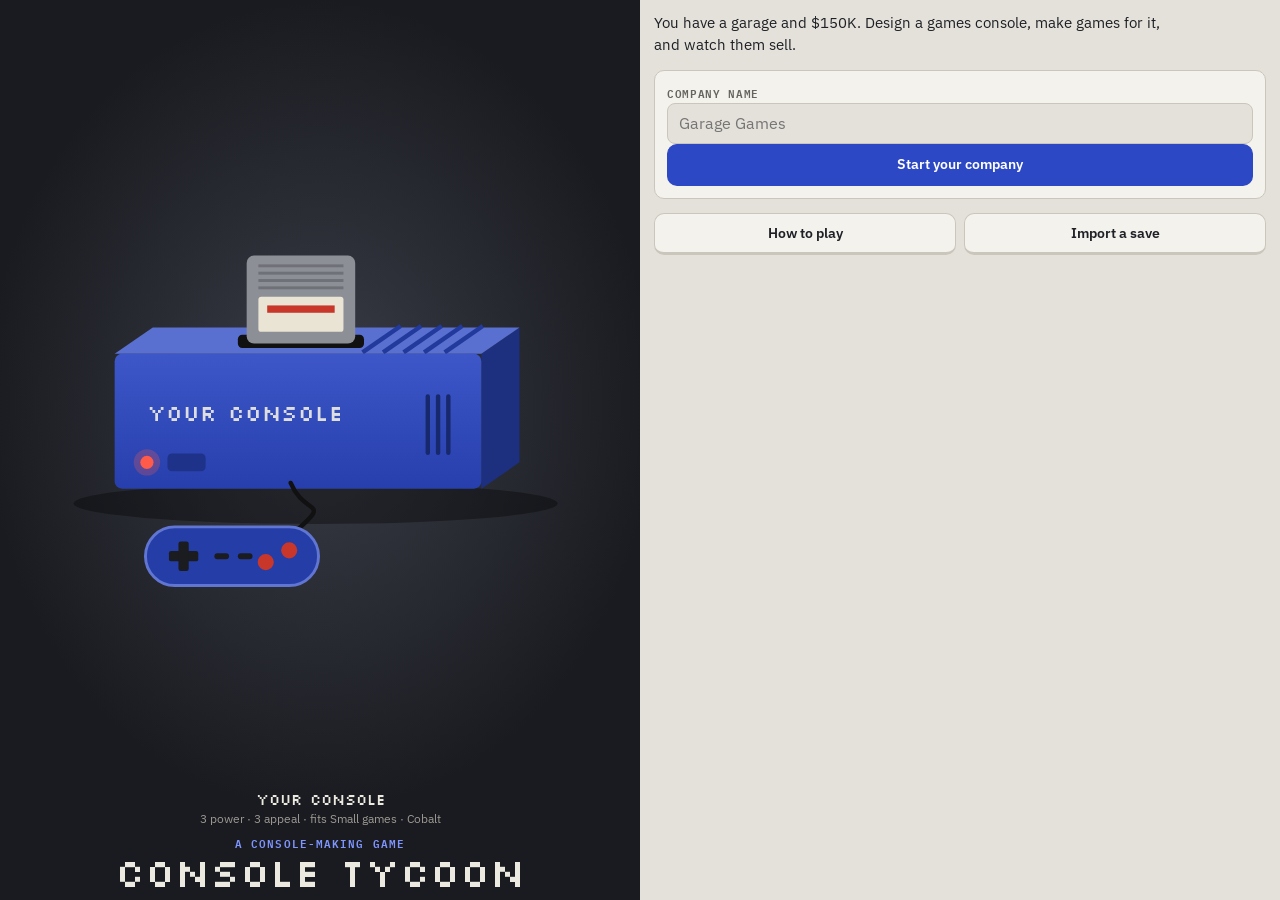
==== commit 053c164f: "Landscape split layout with a console and game showroom The game is laid out for a phone held sidewa" ====
--- a/index.html
+++ b/index.html
@@ -12,22 +12,25 @@
 <link rel="preconnect" href="https://fonts.gstatic.com" crossorigin>
 <link rel="stylesheet" href="https://fonts.googleapis.com/css2?family=IBM+Plex+Mono:wght@400;600&family=IBM+Plex+Sans:wght@400;500;600&family=Silkscreen&display=swap">
 <style>
-/* Layout: one handheld-width column. A dark "LCD" status strip on top, console-plastic
-   panels below, and a thumb-reach dock at the bottom with the Next month button. */
+/* Layout: landscape split. Left: a dark showroom with a spotlight, the status readout on
+   top, the model in the middle and time controls at the bottom. Right: the workbench,
+   a scrolling panel of console-plastic controls. Upright phones get a rotate prompt. */
 :root {
-  --plastic: #e4e1da;      /* page: light console plastic */
+  --plastic: #e4e1da;      /* workbench: light console plastic */
   --panel: #f4f2ed;
   --ink: #1e2025;
   --muted: #66645e;
   --line: #cbc6bb;
   --accent: #2c48c4;       /* cobalt "A button" */
   --accent-ink: #ffffff;
-  --led: #c8372a;          /* power-LED red for debt and danger */
+  --led: #c8372a;          /* power-LED red for danger */
   --good: #287048;
   --mid: #9a6a0a;
-  --lcd-bg: #24262c;
-  --lcd-fg: #ece9e1;
-  --lcd-dim: #9d9a92;
+  /* The showroom stays dark in both themes, like a lit display case. */
+  --room: #1a1b20;
+  --room-light: #3a3d48;
+  --room-fg: #ece9e1;
+  --room-dim: #9d9a92;
   --font-display: "Silkscreen", "Courier New", monospace;
   --font-body: "IBM Plex Sans", system-ui, -apple-system, "Segoe UI", Roboto, sans-serif;
   --font-data: "IBM Plex Mono", ui-monospace, "SFMono-Regular", Menlo, monospace;
@@ -37,145 +40,152 @@
   :root:not([data-theme="light"]) {
     --plastic: #16171b; --panel: #202228; --ink: #e8e5dd; --muted: #a09d95; --line: #353841;
     --accent: #7f95ff; --accent-ink: #0d1020; --led: #ff6b5d; --good: #5cc28a; --mid: #e0b04a;
-    --lcd-bg: #0c0d10; --lcd-fg: #ece9e1; --lcd-dim: #8e8b84; color-scheme: dark;
+    --room: #0c0d10; --room-light: #2a2d36; color-scheme: dark;
   }
 }
 :root[data-theme="dark"] {
   --plastic: #16171b; --panel: #202228; --ink: #e8e5dd; --muted: #a09d95; --line: #353841;
   --accent: #7f95ff; --accent-ink: #0d1020; --led: #ff6b5d; --good: #5cc28a; --mid: #e0b04a;
-  --lcd-bg: #0c0d10; --lcd-fg: #ece9e1; --lcd-dim: #8e8b84; color-scheme: dark;
+  --room: #0c0d10; --room-light: #2a2d36; color-scheme: dark;
 }
 
 * { box-sizing: border-box; }
-html, body { background: var(--plastic); }
+html, body { height: 100%; background: var(--plastic); }
 body {
   color: var(--ink);
-  font: 15px/1.5 var(--font-body);
+  font: 14px/1.45 var(--font-body);
   margin: 0;
+  overflow: hidden;
   -webkit-tap-highlight-color: transparent;
 }
-body::before {
-  content: ""; position: fixed; inset: 0 0 auto; height: env(safe-area-inset-top, 0px);
-  z-index: 10; background: var(--lcd-bg);
-}
-#app { max-width: 600px; margin: 0 auto; }
+#app { height: 100%; }
 button, input, textarea { font: inherit; color: inherit; }
 h1, h2, h3 { text-wrap: balance; margin: 0; }
 h2 {
-  font: 600 12px/1.2 var(--font-data); text-transform: uppercase; letter-spacing: 0.08em;
-  color: var(--muted); margin-bottom: 8px;
+  font: 600 11px/1.2 var(--font-data); text-transform: uppercase; letter-spacing: 0.08em;
+  color: var(--muted); margin-bottom: 6px;
 }
 code { font-family: var(--font-data); font-size: 0.9em; }
 .sr { position: absolute; width: 1px; height: 1px; overflow: hidden; clip: rect(0 0 0 0); }
 :focus-visible { outline: 3px solid var(--accent); outline-offset: 2px; }
 
-/* ---------- LCD status strip */
-.lcd {
-  position: sticky; top: env(safe-area-inset-top, 0px); z-index: 5;
-  background: var(--lcd-bg); color: var(--lcd-fg);
-  padding-block: 10px 12px;
-  padding-left: max(16px, env(safe-area-inset-left, 0px));
-  padding-right: max(16px, env(safe-area-inset-right, 0px));
-  border-radius: 0 0 var(--radius) var(--radius);
-}
+/* ---------- split layout */
+.layout { display: grid; grid-template-columns: minmax(0, 1fr) minmax(0, 1fr); height: 100%; }
+.stage {
+  display: flex; flex-direction: column; gap: 6px; min-height: 0; overflow: hidden;
+  color: var(--room-fg);
+  background: radial-gradient(ellipse 70% 60% at 50% 45%, var(--room-light), var(--room) 75%);
+  padding-block: 8px;
+  padding-left: max(12px, env(safe-area-inset-left, 0px));
+  padding-right: 12px;
+}
+.panel {
+  min-height: 0; overflow-y: auto; overscroll-behavior: contain;
+  display: flex; flex-direction: column; gap: 14px;
+  padding-block: 12px 24px;
+  padding-left: 14px;
+  padding-right: max(14px, env(safe-area-inset-right, 0px));
+}
+
+/* ---------- status readout */
+.lcd { display: flex; flex-direction: column; gap: 4px; }
 .lcd-head { display: flex; justify-content: space-between; align-items: baseline; gap: 12px; }
 .logo {
-  font: 15px/1.2 var(--font-display); background: none; border: 0; padding: 0; color: var(--lcd-fg);
+  font: 14px/1.2 var(--font-display); background: none; border: 0; padding: 0; color: var(--room-fg);
   text-align: left; min-width: 0; overflow: hidden; text-overflow: ellipsis; white-space: nowrap; cursor: pointer;
 }
-.date { font: 600 14px var(--font-data); color: var(--lcd-fg); white-space: nowrap; }
-.lcd-stats { display: grid; grid-template-columns: repeat(3, minmax(0, 1fr)); gap: 6px; margin-top: 8px; }
+.date { font: 600 13px var(--font-data); white-space: nowrap; }
+.lcd-stats { display: grid; grid-template-columns: repeat(3, minmax(0, 1fr)); gap: 6px; }
 .stat { display: flex; flex-direction: column; min-width: 0; }
 .stat b { font: 600 13px var(--font-data); font-variant-numeric: tabular-nums; white-space: nowrap; overflow: hidden; text-overflow: ellipsis; }
-.stat small { font-size: 10px; color: var(--lcd-dim); text-transform: uppercase; letter-spacing: 0.05em; white-space: nowrap; overflow: hidden; text-overflow: ellipsis; }
-.btn.quiet { background: none; border: 0; color: var(--muted); font-weight: 500; text-decoration: underline; }
-
-/* ---------- screens */
-.screen {
-  display: flex; flex-direction: column; gap: 18px;
-  padding-block: 16px 24px;
-  padding-left: max(16px, env(safe-area-inset-left, 0px));
-  padding-right: max(16px, env(safe-area-inset-right, 0px));
-}
-.home { padding-bottom: calc(150px + env(safe-area-inset-bottom, 0px)); }
-.screen-head { display: flex; align-items: center; gap: 12px; }
-.screen-head h1 { font: 20px/1.2 var(--font-display); }
+.stat small { font-size: 9px; color: var(--room-dim); text-transform: uppercase; letter-spacing: 0.05em; white-space: nowrap; overflow: hidden; text-overflow: ellipsis; }
+
+/* ---------- showroom */
+.showroom { flex: 1; min-height: 0; display: flex; flex-direction: column; }
+.model { flex: 1; min-height: 0; display: flex; align-items: center; justify-content: center; }
+.model svg { width: 100%; height: 100%; max-height: 100%; }
+.empty-model p { color: var(--room-dim); text-align: center; margin: 0; }
+.caption { display: flex; flex-direction: column; align-items: center; gap: 1px; text-align: center; }
+.caption b { font: 15px/1.2 var(--font-display); overflow-wrap: anywhere; }
+.caption small { color: var(--room-dim); font-size: 12px; }
+.focus-bars { display: grid; grid-template-columns: repeat(4, minmax(0, 1fr)); gap: 8px; width: 100%; max-width: 360px; margin-top: 4px; }
+.focus-bars span { display: flex; flex-direction: column; gap: 2px; }
+.focus-bars i { display: block; height: 5px; border-radius: 3px; background: #7f95ff; min-width: 2px; }
+.focus-bars small { font: 10px var(--font-data); color: var(--room-dim); text-transform: uppercase; }
+.stage-title { text-align: center; }
+.eyebrow { font: 600 11px var(--font-data); text-transform: uppercase; letter-spacing: 0.1em; color: #7f95ff; margin: 0; }
+.big-title { font: clamp(22px, 4.2vw, 40px)/1 var(--font-display); }
+.time { display: flex; flex-direction: column; gap: 6px; }
+.skip { display: grid; grid-template-columns: repeat(3, 1fr); gap: 6px; }
+.skip .btn { min-height: 34px; padding-block: 4px; font: 600 12px var(--font-data); }
+.next { width: 100%; min-height: 44px; font: 16px var(--font-display); }
+
+/* ---------- workbench */
+.lede { margin: 0; font-size: 15px; max-width: 34em; }
+.screen-head { display: flex; align-items: center; gap: 10px; }
+.screen-head h1 { font: 17px/1.2 var(--font-display); }
 .back {
   background: var(--panel); border: 1px solid var(--line); border-radius: 999px;
-  padding: 6px 12px; font: 600 13px var(--font-data); cursor: pointer; white-space: nowrap;
-}
-section { display: flex; flex-direction: column; gap: 8px; min-width: 0; }
-.card { background: var(--panel); border: 1px solid var(--line); border-radius: var(--radius); padding: 14px; gap: 10px; }
-.hint { color: var(--muted); font-size: 13px; margin: 0; }
-.empty { background: var(--panel); border: 1px dashed var(--line); border-radius: var(--radius); padding: 14px; display: flex; flex-direction: column; gap: 10px; align-items: flex-start; }
+  padding: 5px 11px; font: 600 12px var(--font-data); cursor: pointer; white-space: nowrap;
+}
+section { display: flex; flex-direction: column; gap: 6px; min-width: 0; }
+.card { background: var(--panel); border: 1px solid var(--line); border-radius: var(--radius); padding: 12px; gap: 8px; }
+.hint { color: var(--muted); font-size: 12.5px; margin: 0; }
+.empty { background: var(--panel); border: 1px dashed var(--line); border-radius: var(--radius); padding: 12px; display: flex; flex-direction: column; gap: 8px; align-items: flex-start; }
 .empty p { margin: 0; }
-
-/* ---------- start screen */
-.start { padding-top: max(32px, env(safe-area-inset-top, 0px)); }
-.title-card { display: flex; flex-direction: column; gap: 10px; padding-block: 12px; }
-.eyebrow { font: 600 12px var(--font-data); text-transform: uppercase; letter-spacing: 0.1em; color: var(--accent); margin: 0; }
-.big-title { font: clamp(40px, 13vw, 64px)/0.95 var(--font-display); letter-spacing: -0.01em; }
-.lede { margin: 0; max-width: 34em; font-size: 16px; }
-.final { font: 600 16px var(--font-data); margin: 0; }
-.final b { font-size: 28px; color: var(--accent); }
 
 /* ---------- rows */
 .row {
-  display: flex; align-items: center; gap: 12px;
-  background: var(--panel); border: 1px solid var(--line); border-radius: var(--radius); padding: 10px 12px;
+  display: flex; align-items: center; gap: 10px;
+  background: var(--panel); border: 1px solid var(--line); border-radius: var(--radius); padding: 9px 11px;
 }
 .card .row { background: none; border: 0; padding: 0; }
-.row-main { display: flex; flex-direction: column; gap: 2px; flex: 1; min-width: 0; }
+.row.tap { cursor: pointer; }
+.card .row.on b { color: var(--accent); }
+.row-main { display: flex; flex-direction: column; gap: 1px; flex: 1; min-width: 0; }
 .row-main b { overflow-wrap: anywhere; }
-.sub { color: var(--muted); font-size: 13px; }
-.num { font: 600 13px var(--font-data); font-variant-numeric: tabular-nums; white-space: nowrap; }
-.pill {
-  font: 600 11px var(--font-data); padding: 3px 8px; border-radius: 999px; white-space: nowrap;
-  border: 1px solid var(--line); color: var(--muted);
-}
-.pill.good, .score.good { color: var(--good); border-color: var(--good); }
-.pill.mid, .score.mid { color: var(--mid); border-color: var(--mid); }
-.pill.bad, .score.bad { color: var(--led); border-color: var(--led); }
-.bar { height: 6px; background: var(--line); border-radius: 3px; overflow: hidden; margin-top: 6px; }
+.sub { color: var(--muted); font-size: 12.5px; }
+.num { font: 600 12.5px var(--font-data); font-variant-numeric: tabular-nums; white-space: nowrap; }
+.swatch-dot { width: 14px; height: 14px; border-radius: 50%; flex: none; border: 1px solid var(--line); }
+.score { font: 600 14px var(--font-data); border: 1px solid; border-radius: 8px; padding: 2px 8px; }
+.score.good { color: var(--good); }
+.score.mid { color: var(--mid); }
+.score.bad { color: var(--led); }
+.bar { height: 5px; background: var(--line); border-radius: 3px; overflow: hidden; margin-top: 5px; }
 .bar i { display: block; height: 100%; background: var(--accent); border-radius: 3px; }
 
 /* ---------- news */
-.news { list-style: none; margin: 0; padding: 0; display: flex; flex-direction: column; gap: 6px; }
-.news li { display: grid; grid-template-columns: 64px 1fr; gap: 8px; font-size: 14px; }
-.news time { font: 12px/1.7 var(--font-data); color: var(--muted); white-space: nowrap; }
+.news { list-style: none; margin: 0; padding: 0; display: flex; flex-direction: column; gap: 5px; }
+.news li { display: grid; grid-template-columns: 60px 1fr; gap: 8px; font-size: 13px; }
+.news time { font: 11px/1.8 var(--font-data); color: var(--muted); white-space: nowrap; }
 .news span { min-width: 0; overflow-wrap: anywhere; }
 .news li.note span { color: var(--muted); font-style: italic; }
 .news li.note time { visibility: hidden; }
 .news li.big span { font-weight: 600; }
-.news li.event span { color: var(--accent); }
-.news li.warn span { color: var(--led); font-weight: 600; }
 .report { border-color: var(--accent); }
 .report-head { display: flex; justify-content: space-between; align-items: baseline; gap: 12px; }
 .report-head h2 { margin: 0; }
-.delta { font: 600 18px var(--font-data); font-variant-numeric: tabular-nums; }
+.delta { font: 600 16px var(--font-data); font-variant-numeric: tabular-nums; }
 .delta.pos { color: var(--good); }
 .delta.neg { color: var(--led); }
 
-/* ---------- action grid */
-.grid { display: grid; grid-template-columns: repeat(2, minmax(0, 1fr)); gap: 10px; }
+/* ---------- tiles & buttons */
+.grid { display: grid; grid-template-columns: repeat(2, minmax(0, 1fr)); gap: 8px; }
 .tile {
-  display: flex; flex-direction: column; align-items: flex-start; gap: 2px; text-align: left;
+  display: flex; flex-direction: column; align-items: flex-start; gap: 1px; text-align: left;
   background: var(--panel); border: 1px solid var(--line); border-bottom-width: 3px;
-  border-radius: var(--radius); padding: 12px; min-height: 64px; cursor: pointer;
+  border-radius: var(--radius); padding: 10px 12px; cursor: pointer;
 }
 .tile small { color: var(--muted); font-size: 12px; }
-.tile.ready { border-color: var(--accent); }
-.tile.ready small { color: var(--accent); font-weight: 600; }
-.tile:active, .btn:active, .opt:active, .chip:active { transform: translateY(1px); }
-
-/* ---------- buttons */
 .btn {
   display: inline-flex; flex-direction: column; align-items: center; justify-content: center;
-  min-height: 44px; padding: 8px 16px; border-radius: var(--radius); cursor: pointer;
+  min-height: 42px; padding: 7px 14px; border-radius: var(--radius); cursor: pointer;
   background: var(--panel); border: 1px solid var(--line); border-bottom-width: 3px; font-weight: 600;
 }
 .btn.primary { background: var(--accent); color: var(--accent-ink); border-color: var(--accent); }
+.btn.dark { background: rgba(255, 255, 255, 0.06); color: var(--room-fg); border-color: rgba(255, 255, 255, 0.18); }
 .btn.danger { color: var(--led); border-color: var(--led); }
+.btn.quiet { background: none; border: 0; color: var(--muted); font-weight: 500; text-decoration: underline; }
 .btn:disabled { opacity: 0.45; cursor: default; }
 .btn.wide { width: 100%; }
 .btn-sub { font-weight: 400; font-size: 12px; opacity: 0.85; }
@@ -183,39 +193,25 @@
 .split .btn { flex: 1 1 120px; }
 .inline { display: flex; gap: 8px; }
 .inline input { flex: 1; min-width: 0; }
-
-/* ---------- dock */
-.dock {
-  position: fixed; left: 0; right: 0; bottom: 0; z-index: 6;
-  max-width: 600px; margin: 0 auto;
-  display: flex; flex-direction: column; gap: 8px;
-  background: var(--plastic); border-top: 1px solid var(--line);
-  padding-top: 10px;
-  padding-bottom: calc(12px + env(safe-area-inset-bottom, 0px));
-  padding-left: max(16px, env(safe-area-inset-left, 0px));
-  padding-right: max(16px, env(safe-area-inset-right, 0px));
-}
-.skip { display: grid; grid-template-columns: repeat(3, 1fr); gap: 8px; }
-.skip .btn { min-height: 40px; font: 600 13px var(--font-data); }
-.next { width: 100%; min-height: 54px; font: 18px var(--font-display); }
+.tile:active, .btn:active, .opt:active, .chip:active, .swatch:active { transform: translateY(1px); }
 
 /* ---------- forms */
-fieldset { border: 0; padding: 0; margin: 0; display: flex; flex-direction: column; gap: 6px; min-width: 0; }
+fieldset { border: 0; padding: 0; margin: 0; display: flex; flex-direction: column; gap: 5px; min-width: 0; }
 legend {
-  font: 600 12px var(--font-data); text-transform: uppercase; letter-spacing: 0.08em; color: var(--muted);
-  padding: 0; margin-bottom: 6px; width: 100%;
-}
-.legend-note { float: right; text-transform: none; letter-spacing: 0; color: var(--accent); }
-label { font: 600 12px var(--font-data); text-transform: uppercase; letter-spacing: 0.06em; color: var(--muted); }
+  font: 600 11px var(--font-data); text-transform: uppercase; letter-spacing: 0.08em; color: var(--muted);
+  padding: 0; margin-bottom: 5px; width: 100%;
+}
+.legend-note, .label-note { float: right; text-transform: none; letter-spacing: 0; color: var(--accent); }
+label { font: 600 11px var(--font-data); text-transform: uppercase; letter-spacing: 0.06em; color: var(--muted); }
 input, textarea {
   width: 100%; background: var(--plastic); border: 1px solid var(--line); border-radius: 8px;
-  padding: 10px 12px; font-size: 16px; min-width: 0;
+  padding: 8px 11px; font-size: 16px; min-width: 0;
 }
 textarea { font: 12px/1.4 var(--font-data); resize: vertical; }
 .opt {
   display: grid; grid-template-columns: 1fr auto; grid-template-rows: auto auto; column-gap: 10px;
   text-align: left; background: var(--panel); border: 1px solid var(--line); border-radius: var(--radius);
-  padding: 10px 12px; cursor: pointer; width: 100%;
+  padding: 8px 11px; cursor: pointer; width: 100%;
 }
 .opt b { grid-column: 1; }
 .opt small { grid-column: 1; color: var(--muted); font-size: 12px; }
@@ -223,57 +219,74 @@
 .opt.on { border-color: var(--accent); box-shadow: inset 0 0 0 1px var(--accent); }
 .opt.on b { color: var(--accent); }
 .opt:disabled { opacity: 0.5; cursor: default; }
+.opt.locked .num { color: var(--muted); font-weight: 400; text-transform: uppercase; font-size: 11px; letter-spacing: 0.06em; }
 .chips { display: flex; flex-wrap: wrap; gap: 6px; }
 .chip {
-  background: var(--panel); border: 1px solid var(--line); border-radius: 999px; padding: 7px 13px;
-  font-size: 14px; cursor: pointer; min-height: 38px;
+  background: var(--panel); border: 1px solid var(--line); border-radius: 999px; padding: 6px 12px;
+  font-size: 13.5px; cursor: pointer; min-height: 36px;
 }
 .chip.on { background: var(--accent); color: var(--accent-ink); border-color: var(--accent); }
+.swatches { display: flex; flex-wrap: wrap; gap: 8px; }
+.swatch {
+  width: 36px; height: 36px; border-radius: 50%; cursor: pointer; background: var(--sw);
+  border: 2px solid var(--line); box-shadow: inset 0 -4px 0 rgba(0, 0, 0, 0.2);
+}
+.swatch.on { border-color: var(--accent); outline: 2px solid var(--accent); outline-offset: 2px; }
 .stepper {
-  display: grid; grid-template-columns: 82px 40px 30px 40px 1fr; align-items: center; gap: 6px;
-  background: var(--panel); border: 1px solid var(--line); border-radius: var(--radius); padding: 6px 10px;
-}
-.stepper span:first-child { font-weight: 600; font-size: 14px; }
+  display: grid; grid-template-columns: 80px 38px 28px 38px 1fr; align-items: center; gap: 6px;
+  background: var(--panel); border: 1px solid var(--line); border-radius: var(--radius); padding: 5px 10px;
+}
+.stepper span:first-child { font-weight: 600; font-size: 13.5px; }
 .step {
-  width: 40px; height: 40px; border-radius: 50%; border: 1px solid var(--line); border-bottom-width: 3px;
-  background: var(--plastic); font: 600 20px/1 var(--font-data); cursor: pointer;
+  width: 38px; height: 38px; border-radius: 50%; border: 1px solid var(--line); border-bottom-width: 3px;
+  background: var(--plastic); font: 600 19px/1 var(--font-data); cursor: pointer;
 }
 .step:disabled { opacity: 0.35; }
-.stepper output { text-align: center; font: 600 18px var(--font-data); }
-.pips { color: var(--accent); letter-spacing: 1px; font-size: 12px; overflow: hidden; white-space: nowrap; }
+.stepper output { text-align: center; font: 600 17px var(--font-data); }
+.pips { color: var(--accent); letter-spacing: 1px; font-size: 11px; overflow: hidden; white-space: nowrap; }
 .lessons { border-left: 3px solid var(--accent); padding-left: 10px; display: flex; flex-direction: column; gap: 4px; }
-.lessons h3 { font: 600 12px var(--font-data); text-transform: uppercase; letter-spacing: 0.08em; color: var(--accent); }
-.lessons p { margin: 0; font-size: 13px; }
-
-/* ---------- data lists & tables */
-dl { display: grid; grid-template-columns: auto 1fr; gap: 4px 14px; margin: 0; }
-dt { color: var(--muted); font-size: 13px; }
+.lessons h3 { font: 600 11px var(--font-data); text-transform: uppercase; letter-spacing: 0.08em; color: var(--accent); }
+.lessons p { margin: 0; font-size: 12.5px; }
+
+/* ---------- data lists */
+dl { display: grid; grid-template-columns: auto 1fr; gap: 3px 14px; margin: 0; }
+dt { color: var(--muted); font-size: 12.5px; }
 dd { margin: 0; font-variant-numeric: tabular-nums; min-width: 0; overflow-wrap: anywhere; }
 dd small { color: var(--muted); }
 dd.neg { color: var(--led); }
-.table-wrap { overflow-x: auto; border: 1px solid var(--line); border-radius: var(--radius); background: var(--panel); }
-table { border-collapse: collapse; width: 100%; font-size: 13px; }
-th, td { padding: 8px 10px; text-align: right; white-space: nowrap; font-variant-numeric: tabular-nums; }
-th { font: 600 11px var(--font-data); text-transform: uppercase; color: var(--muted); border-bottom: 1px solid var(--line); }
-th:first-child, td:first-child { text-align: left; }
-td small { display: block; color: var(--muted); font-size: 11px; }
-tr.you td { color: var(--accent); font-weight: 600; }
-tbody tr + tr td { border-top: 1px solid var(--line); }
 
 /* ---------- games list */
-details.game { display: block; padding: 0; }
-details.game summary { display: flex; align-items: center; gap: 12px; padding: 10px 12px; cursor: pointer; list-style: none; }
-details.game summary::-webkit-details-marker { display: none; }
-.score { font: 600 15px var(--font-data); border: 1px solid; border-radius: 8px; padding: 2px 8px; }
-.detail { padding: 0 12px 12px; font-size: 13px; color: var(--muted); }
+.row.game { display: block; padding: 0; }
+.row.game.on { border-color: var(--accent); }
+.game-head { display: flex; align-items: center; gap: 10px; width: 100%; padding: 9px 11px; background: none; border: 0; text-align: left; cursor: pointer; }
+.detail { padding: 0 11px 11px; font-size: 12.5px; color: var(--muted); }
 .detail p { margin: 0 0 4px; }
 .detail ul { margin: 4px 0 0; padding-left: 18px; }
-.rules { margin: 0; padding-left: 18px; display: flex; flex-direction: column; gap: 8px; max-width: 65ch; }
+.rules { margin: 0; padding-left: 18px; display: flex; flex-direction: column; gap: 6px; max-width: 65ch; }
 
 /* ---------- flash */
-.flash { padding: 10px 12px; border-radius: var(--radius); font-weight: 500; border: 1px solid; }
-.flash.ok { color: var(--good); border-color: var(--good); background: var(--panel); }
-.flash.err { color: var(--led); border-color: var(--led); background: var(--panel); }
+.flash { padding: 9px 11px; border-radius: var(--radius); font-weight: 500; border: 1px solid; background: var(--panel); }
+.flash.ok { color: var(--good); border-color: var(--good); }
+.flash.err { color: var(--led); border-color: var(--led); }
+
+/* ---------- rotate prompt (upright phones) */
+.rotate { display: none; }
+@media (orientation: portrait) and (max-width: 700px) {
+  :root:not(.upright) .rotate {
+    display: flex; position: fixed; inset: 0; z-index: 20; flex-direction: column; align-items: center;
+    justify-content: center; gap: 12px; text-align: center; background: var(--room); color: var(--room-fg);
+    padding-block: 24px;
+    padding-left: max(24px, env(safe-area-inset-left, 0px));
+    padding-right: max(24px, env(safe-area-inset-right, 0px));
+  }
+  .rotate svg { width: 96px; height: 96px; color: #7f95ff; animation: tilt 2.4s ease-in-out infinite; }
+  .rotate h1 { font: 20px/1.2 var(--font-display); }
+  .rotate p { margin: 0; max-width: 26em; color: var(--room-dim); }
+  .rotate .btn { background: none; color: var(--room-fg); border-color: rgba(255, 255, 255, 0.25); }
+  /* Played upright: showroom on top, workbench below. */
+  :root.upright .layout { grid-template-columns: minmax(0, 1fr); grid-template-rows: minmax(0, 46%) minmax(0, 1fr); }
+}
+@keyframes tilt { 0%, 30% { transform: rotate(0); } 60%, 100% { transform: rotate(-90deg); } }
 
 @media (prefers-reduced-motion: reduce) {
   * { transition: none !important; animation: none !important; }
@@ -296,6 +309,10 @@
     START_YEAR: 1985,
     STARTING_MONEY: 150000,
     MONTH_NAMES: ["Jan", "Feb", "Mar", "Apr", "May", "Jun", "Jul", "Aug", "Sep", "Oct", "Nov", "Dec"],
+
+    // Colours you can paint a console: [name, hex]. The first is the default.
+    CONSOLE_COLORS: [["Charcoal", "#2b2d33"], ["Putty", "#d9d3c3"], ["Cobalt", "#2c48c4"], ["Cherry", "#c8372a"],
+      ["Mint", "#7fc8a9"], ["Grape", "#6a4c9c"], ["Sunflower", "#e5b53a"]],
 
     POWER_SLOTS: ["CPU", "GPU", "Memory"],
     APPEAL_SLOTS: ["Storage", "Controller", "Case"],
@@ -414,7 +431,7 @@
   const withArticle = (w) => (/^[AEIOU]/.test(w) ? `an ${w}` : `a ${w}`);
 
   function newConsole(f) {
-    return Object.assign({ name: "", parts: {}, price: 0, status: "dev", dev_months_left: 0,
+    return Object.assign({ name: "", parts: {}, price: 0, color: D.CONSOLE_COLORS[0][1], status: "dev", dev_months_left: 0,
       launch_month: -1, installed_base: 0, revenue: 0, profit: 0, last_sales: 0 }, f);
   }
   function newGame(f) {
@@ -423,11 +440,13 @@
       units_sold: 0, revenue: 0, last_sales: 0 }, f);
   }
 
-  const FIELDS = ["version", "company", "seed", "money", "month", "consoles", "games", "news"];
+  const FIELDS = ["version", "company", "seed", "money", "month", "unlocked", "consoles", "games", "news"];
 
   class State {
     constructor(f) {
       Object.assign(this, { version: 2, company: "", seed: 1, money: D.STARTING_MONEY, month: 0,
+        // Best tier unlocked in each part slot. Everything starts at the earliest type.
+        unlocked: Object.fromEntries(SLOTS.map((s) => [s, 0])),
         consoles: [], games: [], news: [] }, f || {});
       this.consoles = this.consoles.map(newConsole);
       this.games = this.games.map(newGame);
@@ -455,18 +474,20 @@
     }
 
     // ---------------------------------------------------------- consoles
-    designConsole(name, parts, price) {
+    designConsole(name, parts, price, color) {
       name = (name || "").trim();
       if (!name) throw new GameError("Your console needs a name.");
       if (this.nameTaken(name)) throw new GameError(`The name "${name}" is already in use.`);
       for (const s of SLOTS) {
         if (!(parts[s] >= 0 && parts[s] < D.COMPONENTS[s].length)) throw new GameError(`Pick a ${s}.`);
+        if (parts[s] > this.unlocked[s]) throw new GameError(`The ${D.COMPONENTS[s][parts[s]].name} is locked.`);
       }
       if (!(price > 0)) throw new GameError("Price must be more than $0.");
       if (this.consoleInDev()) throw new GameError("Your hardware team is already building a console.");
       const cost = devCost(parts);
       this.spend(cost);
-      const c = newConsole({ name, parts: { ...parts }, price: Math.round(price), dev_months_left: devMonths(parts) });
+      if (!D.CONSOLE_COLORS.some(([, hex]) => hex === color)) color = D.CONSOLE_COLORS[0][1];
+      const c = newConsole({ name, parts: { ...parts }, price: Math.round(price), color, dev_months_left: devMonths(parts) });
       this.consoles.push(c);
       this.say(`Hardware team began building the ${name} (${fmtMoney(cost)}).`);
       return c;
@@ -654,14 +675,244 @@
 
 </script>
 <script>
-// Console Tycoon touch UI. Renders screens into #app and handles taps.
+// Draws the showroom models: consoles built from their parts, and game cartridges / boxes.
+// Every function returns an SVG string.
+"use strict";
+
+(function (root) {
+  const D = root.CT_DATA;
+  let uid = 0;
+
+  // ------------------------------------------------------------ colour helpers
+  function hexToRgb(hex) {
+    const n = parseInt(hex.slice(1), 16);
+    return [(n >> 16) & 255, (n >> 8) & 255, n & 255];
+  }
+  function shade(hex, amt) { // amt -1..1: darker..lighter
+    const [r, g, b] = hexToRgb(hex);
+    const f = (c) => Math.round(amt < 0 ? c * (1 + amt) : c + (255 - c) * amt);
+    return `rgb(${f(r)},${f(g)},${f(b)})`;
+  }
+  const isLight = (hex) => { const [r, g, b] = hexToRgb(hex); return r * 0.299 + g * 0.587 + b * 0.114 > 150; };
+  const esc = (t) => String(t).replace(/[&<>"']/g, (c) => ({ "&": "&amp;", "<": "&lt;", ">": "&gt;", '"': "&quot;", "'": "&#39;" }[c]));
+  function hash(str) {
+    let h = 2166136261;
+    for (let i = 0; i < str.length; i++) { h ^= str.charCodeAt(i); h = Math.imul(h, 16777619); }
+    return h >>> 0;
+  }
+  function seeded(seed) {
+    let a = seed || 1;
+    return () => { a = (a + 0x6d2b79f5) >>> 0; let t = Math.imul(a ^ (a >>> 15), a | 1); t ^= t + Math.imul(t ^ (t >>> 7), t | 61); return ((t ^ (t >>> 14)) >>> 0) / 4294967296; };
+  }
+
+  // ------------------------------------------------------------ console
+  // Case tiers: front-face height, corner radius and finish.
+  const CASES = [
+    { h: 92, rx: 5, ridges: true },                // Plastic Box
+    { h: 84, rx: 26 },                             // Sleek Shell
+    { h: 90, rx: 12, clear: true },                // Translucent Shell
+    { h: 58, rx: 10 },                             // Compact Slim
+    { h: 78, rx: 14, metal: true },                // Premium Alloy
+    { h: 92, rx: 3, slant: true },                 // Designer Edition
+    { h: 86, rx: 43, glow: true },                 // Morphing Shell
+  ];
+
+  function consoleSVG({ parts, color, name }) {
+    const id = `m${++uid}`;
+    const cs = CASES[parts.Case] || CASES[0];
+    const W = 250, x0 = 70, base = 206, top = base - cs.h, dx = 26, dy = -18;
+    const body = color || "#2b2d33";
+    const ink = isLight(body) ? "#24262c" : "#f1eee6";
+    const power = ["CPU", "GPU", "Memory"].reduce((t, s) => t + parts[s] + 1, 0);
+    const flat = cs.rx > 16;
+    const out = [];
+
+    out.push(`<defs>
+      <linearGradient id="${id}f" x1="0" y1="0" x2="0" y2="1">
+        <stop offset="0" stop-color="${shade(body, cs.metal ? 0.35 : 0.08)}"/>
+        <stop offset="1" stop-color="${shade(body, cs.metal ? -0.35 : -0.12)}"/>
+      </linearGradient>
+      <radialGradient id="${id}g" cx="0.5" cy="0.5" r="0.5"><stop offset="0" stop-color="#7fd7ff" stop-opacity="0.8"/><stop offset="1" stop-color="#7fd7ff" stop-opacity="0"/></radialGradient>
+    </defs>`);
+    out.push(`<ellipse cx="${x0 + W / 2 + 12}" cy="${base + 10}" rx="${W / 2 + 40}" ry="14" fill="#000" opacity="0.35"/>`);
+    if (cs.glow) out.push(`<ellipse cx="${x0 + W / 2}" cy="${top + cs.h / 2}" rx="${W / 2 + 30}" ry="${cs.h}" fill="url(#${id}g)" opacity="0.5"/>`);
+
+    // Side and top faces give a little depth to boxy cases.
+    if (!flat) {
+      out.push(`<polygon points="${x0 + W},${top} ${x0 + W + dx},${top + dy} ${x0 + W + dx},${base + dy} ${x0 + W},${base}" fill="${shade(body, -0.35)}"/>`);
+      out.push(`<polygon points="${x0},${top} ${x0 + W},${top} ${x0 + W + dx},${top + dy} ${x0 + dx},${top + dy}" fill="${shade(body, 0.22)}"/>`);
+      if (cs.ridges) {
+        for (let i = 1; i <= 5; i++) {
+          const x = x0 + W * 0.62 + i * 14;
+          out.push(`<line x1="${x}" y1="${top - 1}" x2="${x + dx}" y2="${top + dy - 1}" stroke="${shade(body, -0.2)}" stroke-width="3"/>`);
+        }
+      }
+    }
+
+    // Storage on top (cartridge slots, CD lid) is drawn before the front face.
+    const st = parts.Storage;
+    const sx = x0 + W * 0.36, sy = top + (flat ? 6 : dy / 2);
+    if (st <= 1) {
+      const cw = st === 0 ? 74 : 92, ch = st === 0 ? 58 : 64;
+      out.push(`<rect x="${sx - 6}" y="${sy - 4}" width="${cw + 12}" height="9" rx="3" fill="#111"/>`);
+      out.push(`<rect x="${sx}" y="${sy - ch}" width="${cw}" height="${ch + 2}" rx="5" fill="#8d8f96"/>`);
+      for (let i = 0; i < 4; i++) out.push(`<rect x="${sx + 8}" y="${sy - ch + 6 + i * 5}" width="${cw - 16}" height="2" fill="#6f7178"/>`);
+      out.push(`<rect x="${sx + 8}" y="${sy - ch + 28}" width="${cw - 16}" height="${ch - 34}" rx="2" fill="${st === 0 ? "#e9e4d4" : "#f2c14e"}"/>`);
+      out.push(`<rect x="${sx + 14}" y="${sy - ch + 34}" width="${cw - 28}" height="5" fill="${st === 0 ? "#c8372a" : "#2c48c4"}"/>`);
+    } else if (st === 2) {
+      out.push(`<ellipse cx="${sx + 40}" cy="${sy}" rx="${flat ? 48 : 52}" ry="${flat ? 7 : 11}" fill="${shade(body, -0.25)}" stroke="${shade(body, 0.3)}" stroke-width="2"/>`);
+      out.push(`<ellipse cx="${sx + 40}" cy="${sy}" rx="10" ry="2.5" fill="${shade(body, 0.4)}"/>`);
+    } else if (st === 6) {
+      for (let i = 1; i <= 3; i++) out.push(`<path d="M ${sx + 40 - i * 14} ${sy - 10 - i * 4} q ${i * 14} ${-i * 12} ${i * 28} 0" fill="none" stroke="#7fd7ff" stroke-width="3" stroke-linecap="round" opacity="${1 - i * 0.2}"/>`);
+    }
+
+    // Front face.
+    if (cs.slant) {
+      out.push(`<polygon points="${x0 + 18},${top} ${x0 + W},${top} ${x0 + W - 10},${base} ${x0},${base}" fill="url(#${id}f)"/>`);
+      out.push(`<polygon points="${x0 + 18},${top} ${x0 + W},${top} ${x0 + W + dx},${top + dy} ${x0 + 18 + dx},${top + dy}" fill="${shade(body, 0.22)}"/>`);
+    } else {
+      out.push(`<rect x="${x0}" y="${top}" width="${W}" height="${cs.h}" rx="${cs.rx}" fill="url(#${id}f)" ${cs.clear ? 'fill-opacity="0.72"' : ""}/>`);
+    }
+    if (cs.clear) {
+      out.push(`<rect x="${x0 + 100}" y="${top + 22}" width="64" height="38" rx="3" fill="#2f7a4a" opacity="0.45"/>`);
+      for (let i = 0; i < 6; i++) out.push(`<rect x="${x0 + 106 + i * 10}" y="${top + 30}" width="6" height="22" fill="#1e2025" opacity="0.4"/>`);
+    }
+    if (cs.metal) out.push(`<rect x="${x0 + 10}" y="${top + 6}" width="${W - 20}" height="3" rx="1.5" fill="#fff" opacity="0.35"/>`);
+
+    // Front details: drive slots, vents (one per point of power), LED, name badge.
+    if (st === 3 || st === 4) {
+      out.push(`<rect x="${x0 + 22}" y="${top + 12}" width="96" height="7" rx="3.5" fill="#111"/>`);
+      if (st === 4) out.push(`<rect x="${x0 + 26}" y="${top + 21}" width="88" height="2" fill="#4f7cff"/>`);
+    } else if (st === 5) {
+      out.push(`<rect x="${x0 + 22}" y="${top + 13}" width="96" height="3" rx="1.5" fill="#7fd7ff" opacity="0.9"/>`);
+    }
+    const vents = Math.min(power, 8);
+    for (let i = 0; i < vents; i++) {
+      const vx = x0 + W - 24 - i * 7;
+      out.push(`<rect x="${vx}" y="${top + cs.h * 0.3}" width="3" height="${cs.h * 0.45}" rx="1.5" fill="${shade(body, -0.45)}"/>`);
+    }
+    out.push(`<circle cx="${x0 + 22}" cy="${base - 18}" r="4.5" fill="#ff5a4a"/><circle cx="${x0 + 22}" cy="${base - 18}" r="9" fill="#ff5a4a" opacity="0.25"/>`);
+    out.push(`<rect x="${x0 + 36}" y="${base - 24}" width="26" height="12" rx="3" fill="${shade(body, -0.3)}"/>`);
+    const label = esc((name || "").slice(0, 16).toUpperCase());
+    if (label) out.push(`<text x="${x0 + 22}" y="${top + (cs.h < 70 ? 31 : cs.h * 0.5)}" font-family="Silkscreen, 'Courier New', monospace" font-size="${cs.h < 70 ? 12 : 15}" fill="${ink}" opacity="0.9">${label}</text>`);
+
+    out.push(controllerSVG(parts.Controller, body, x0, base));
+    return `<svg viewBox="0 0 420 290" role="img" aria-label="Model of ${esc(name || "your console")}" xmlns="http://www.w3.org/2000/svg">${out.join("")}</svg>`;
+  }
+
+  function controllerSVG(tier, body, x0, base) {
+    const cx = 150, cy = 252;
+    const pad = shade(body, -0.15), edge = shade(body, 0.25);
+    const out = [];
+    if (tier <= 3) out.push(`<path d="M ${cx + 40} ${cy - 14} C ${cx + 70} ${cy - 40}, ${x0 + 130} ${base + 20}, ${x0 + 120} ${base - 4}" fill="none" stroke="#111" stroke-width="3" stroke-linecap="round"/>`);
+    if (tier === 4) { // motion wand
+      out.push(`<rect x="${cx - 70}" y="${cy - 9}" width="150" height="20" rx="10" fill="${pad}" stroke="${edge}" stroke-width="2" transform="rotate(-12 ${cx} ${cy})"/>`);
+      out.push(`<circle cx="${cx - 52}" cy="${cy + 13}" r="6" fill="#7fd7ff" opacity="0.9"/><circle cx="${cx + 30}" cy="${cy - 6}" r="5" fill="#c8372a"/>`);
+      return out.join("");
+    }
+    if (tier === 6) { // neural band
+      out.push(`<ellipse cx="${cx}" cy="${cy}" rx="62" ry="18" fill="none" stroke="${pad}" stroke-width="10"/>`);
+      out.push(`<ellipse cx="${cx}" cy="${cy}" rx="62" ry="18" fill="none" stroke="#7fd7ff" stroke-width="2" opacity="0.8"/>`);
+      return out.join("");
+    }
+    const w = tier >= 2 ? 140 : 118, h = tier >= 2 ? 52 : 40;
+    out.push(`<rect x="${cx - w / 2}" y="${cy - h / 2}" width="${w}" height="${h}" rx="${h / 2}" fill="${pad}" stroke="${edge}" stroke-width="2"/>`);
+    // d-pad
+    const dx = cx - w / 2 + 26, dy = cy - (tier >= 2 ? 6 : 0);
+    out.push(`<rect x="${dx - 10}" y="${dy - 3.5}" width="20" height="7" rx="1.5" fill="#1b1c20"/><rect x="${dx - 3.5}" y="${dy - 10}" width="7" height="20" rx="1.5" fill="#1b1c20"/>`);
+    // face buttons
+    const bx = cx + w / 2 - 28, by = dy;
+    const buttons = tier === 0 ? [[-8, 4], [8, -4]]
+      : tier === 1 ? [[-12, 5], [0, 5], [12, 5], [-12, -7], [0, -7], [12, -7]]
+        : [[0, -10], [-10, 0], [10, 0], [0, 10]];
+    const colors = ["#c8372a", "#2c48c4", "#e0b04a", "#287048", "#c8372a", "#2c48c4"];
+    buttons.forEach(([ox, oy], i) => out.push(`<circle cx="${bx + ox}" cy="${by + oy}" r="${tier === 1 ? 4.5 : 5.5}" fill="${tier === 0 ? "#c8372a" : colors[i]}"/>`));
+    if (tier >= 2) { // analog sticks
+      out.push(`<circle cx="${cx - 18}" cy="${cy + 12}" r="8" fill="#1b1c20"/><circle cx="${cx + 18}" cy="${cy + 12}" r="8" fill="#1b1c20"/>`);
+    }
+    if (tier === 3) { // rumble
+      out.push(`<path d="M ${cx - w / 2 - 12} ${cy - 10} l -6 5 l 6 5 l -6 5" fill="none" stroke="${edge}" stroke-width="2"/><path d="M ${cx + w / 2 + 12} ${cy - 10} l 6 5 l -6 5 l 6 5" fill="none" stroke="${edge}" stroke-width="2"/>`);
+    }
+    if (tier === 5) out.push(`<rect x="${cx - 16}" y="${cy - 20}" width="32" height="16" rx="4" fill="#7fd7ff" opacity="0.55"/>`);
+    else if (tier < 2) out.push(`<rect x="${cx - 12}" y="${cy - 2}" width="10" height="4" rx="2" fill="#1b1c20"/><rect x="${cx + 4}" y="${cy - 2}" width="10" height="4" rx="2" fill="#1b1c20"/>`);
+    return out.join("");
+  }
+
+  // ------------------------------------------------------------ game
+  const GENRE_HUES = { Action: 8, Adventure: 140, Platformer: 48, Puzzle: 280, Racing: 200, Rhythm: 320, RPG: 260, Shooter: 0, Simulation: 170, Sports: 110, Strategy: 30 };
+
+  function wrap(text, max) {
+    const words = text.split(/\s+/).filter(Boolean);
+    const lines = [];
+    let line = "";
+    for (const w of words) {
+      if ((line + " " + w).trim().length > max && line) { lines.push(line); line = w; } else line = (line + " " + w).trim();
+    }
+    if (line) lines.push(line);
+    return lines.slice(0, 3).map((l) => (l.length > max ? l.slice(0, max - 1) + "…" : l));
+  }
+
+  // Cover art: shapes seeded by the title, coloured by the genre.
+  function coverArt(id, x, y, w, h, g) {
+    const hue = g.genre ? GENRE_HUES[g.genre] : 220;
+    const sat = g.genre ? 62 : 8;
+    const rnd = seeded(hash(`${g.title}|${g.topic}|${g.genre}`));
+    const out = [`<defs><linearGradient id="${id}a" x1="0" y1="0" x2="1" y2="1">
+        <stop offset="0" stop-color="hsl(${hue},${sat}%,52%)"/><stop offset="1" stop-color="hsl(${(hue + 40) % 360},${sat + 8}%,22%)"/></linearGradient>
+        <clipPath id="${id}c"><rect x="${x}" y="${y}" width="${w}" height="${h}" rx="3"/></clipPath></defs>`,
+    `<g clip-path="url(#${id}c)"><rect x="${x}" y="${y}" width="${w}" height="${h}" fill="url(#${id}a)"/>`];
+    if (g.genre) {
+      for (let i = 0; i < 7; i++) {
+        const px = x + rnd() * w, py = y + rnd() * h, r = 10 + rnd() * w * 0.28;
+        const fill = `hsla(${(hue + rnd() * 80 - 40 + 360) % 360},80%,${55 + rnd() * 30}%,${0.18 + rnd() * 0.3})`;
+        const kind = Math.floor(rnd() * 3);
+        if (kind === 0) out.push(`<circle cx="${px}" cy="${py}" r="${r}" fill="${fill}"/>`);
+        else if (kind === 1) out.push(`<polygon points="${px},${py - r} ${px + r},${py + r * 0.8} ${px - r},${py + r * 0.8}" fill="${fill}"/>`);
+        else out.push(`<rect x="${px - r}" y="${py - r / 4}" width="${r * 2}" height="${r / 2}" fill="${fill}" transform="rotate(${rnd() * 60 - 30} ${px} ${py})"/>`);
+      }
+    }
+    if (g.topic) out.push(`<text x="${x + 10}" y="${y + 24}" font-family="Silkscreen, 'Courier New', monospace" font-size="17" fill="#fff" opacity="0.92">${esc(g.topic.toUpperCase())}</text>`);
+    const lines = wrap(g.title || "Untitled", 13);
+    const bandH = 20 + lines.length * 18;
+    out.push(`<rect x="${x}" y="${y + h - bandH}" width="${w}" height="${bandH}" fill="#000" opacity="0.55"/>`);
+    lines.forEach((l, i) => out.push(`<text x="${x + 10}" y="${y + h - bandH + 24 + i * 18}" font-family="'IBM Plex Sans', system-ui, sans-serif" font-weight="700" font-size="17" fill="#fff">${esc(l)}</text>`));
+    if (g.size) out.push(`<rect x="${x + w - 52}" y="${y + 8}" width="44" height="16" rx="3" fill="#fff" opacity="0.9"/><text x="${x + w - 30}" y="${y + 20}" text-anchor="middle" font-family="'IBM Plex Mono', monospace" font-weight="600" font-size="10" fill="#1e2025">${esc(g.size.toUpperCase())}</text>`);
+    out.push(`</g>`);
+    return out.join("");
+  }
+
+  // g: {title, genre, topic, size}; cart: true for cartridge consoles, false for discs.
+  function gameSVG(g, cart) {
+    const id = `g${++uid}`;
+    const out = [`<ellipse cx="210" cy="272" rx="120" ry="10" fill="#000" opacity="0.35"/>`];
+    if (cart) {
+      out.push(`<path d="M 120 30 h 180 a 8 8 0 0 1 8 8 v 214 a 8 8 0 0 1 -8 8 h -150 l -22 -18 h -8 a 8 8 0 0 1 -8 -8 v -196 a 8 8 0 0 1 8 -8 z" fill="#8d8f96"/>`);
+      for (let i = 0; i < 4; i++) out.push(`<rect x="132" y="${40 + i * 7}" width="156" height="3" rx="1.5" fill="#6f7178"/>`);
+      out.push(`<rect x="130" y="70" width="160" height="168" rx="4" fill="#e9e4d4"/>`);
+      out.push(coverArt(id, 136, 76, 148, 156, g));
+    } else {
+      out.push(`<rect x="100" y="20" width="220" height="246" rx="6" fill="#1b1c20"/><rect x="100" y="20" width="16" height="246" rx="3" fill="#33353c"/>`);
+      out.push(coverArt(id, 120, 26, 194, 234, g));
+    }
+    return `<svg viewBox="0 0 420 290" role="img" aria-label="Box art for ${esc(g.title || "your game")}" xmlns="http://www.w3.org/2000/svg">${out.join("")}</svg>`;
+  }
+
+  root.CT_MODELS = { consoleSVG, gameSVG };
+})(typeof window !== "undefined" ? window : globalThis);
+
+</script>
+<script>
+// Console Tycoon touch UI. Landscape layout: the left "showroom" shows a model of the
+// console or game being worked on; the right panel holds the controls for making it.
 "use strict";
 
 (function () {
   const { D, State, GameError, createGame, fmtMoney, fmtNum, part, power, appeal, capacity, unitCost,
     fairPrice, devCost, devMonths, biggestSize, SLOTS, SIZE_NAMES, RETAIL_SHARE } = window.CT;
+  const { consoleSVG, gameSVG } = window.CT_MODELS;
 
   const SAVE_KEY = "console-tycoon-save-v2";
+  const UPRIGHT_KEY = "console-tycoon-upright";
   const app = document.getElementById("app");
 
   let s = null;          // game State
@@ -670,6 +921,7 @@
   let flash = null;      // {kind, text}
   let report = null;     // result of the last time skip
   let confirmKey = null; // a destructive button waiting for its second tap
+  let resetScroll = true;
 
   // ------------------------------------------------------------ utils
   const esc = (t) => String(t).replace(/[&<>"']/g, (c) => ({ "&": "&amp;", "<": "&lt;", ">": "&gt;", '"': "&quot;", "'": "&#39;" }[c]));
@@ -681,14 +933,13 @@
     if (a >= 1e3) return `${sign}$${(a / 1e3).toFixed(a >= 1e5 ? 0 : 1)}K`;
     return `${sign}$${Math.round(a)}`;
   }
-
-  function store(value) {
-    try { if (value === null) localStorage.removeItem(SAVE_KEY); else localStorage.setItem(SAVE_KEY, value); } catch (e) { /* storage unavailable */ }
-  }
-  function loadSaved() {
-    try { return localStorage.getItem(SAVE_KEY); } catch (e) { return null; }
-  }
-  function autosave() { if (s) store(JSON.stringify(s)); }
+  const colorName = (hex) => (D.CONSOLE_COLORS.find(([, h]) => h === hex) || D.CONSOLE_COLORS[0])[0];
+
+  function storeGet(key) { try { return localStorage.getItem(key); } catch (e) { return null; } }
+  function storeSet(key, value) {
+    try { if (value === null) localStorage.removeItem(key); else localStorage.setItem(key, value); } catch (e) { /* storage unavailable */ }
+  }
+  function autosave() { if (s) storeSet(SAVE_KEY, JSON.stringify(s)); }
 
   function attempt(fn, okText) {
     try {
@@ -703,16 +954,17 @@
     }
   }
 
-  function go(v) {
+  function go(v, keep) {
     view = v;
-    draft = {};
+    draft = keep || {};
     confirmKey = null;
+    resetScroll = true;
     render();
-    window.scrollTo(0, 0);
-  }
-
-  // ------------------------------------------------------------ pieces
-  function topbar() {
+  }
+
+  // ------------------------------------------------------------ showroom (left)
+  function lcd() {
+    if (!s) return "";
     const owners = s.consoles.reduce((t, c) => t + c.installed_base, 0);
     const copies = s.games.reduce((t, g) => t + g.units_sold, 0);
     return `
@@ -729,6 +981,70 @@
     </header>`;
   }
 
+  const newestConsole = () => (s && s.consoles.length ? s.consoles[s.consoles.length - 1] : null);
+
+  function consoleModel(c) {
+    return { svg: consoleSVG({ parts: c.parts, color: c.color, name: c.name }),
+      title: c.name,
+      caption: `${power(c)} power · ${appeal(c)} appeal · fits ${biggestSize(capacity(c))} games · ${colorName(c.color)}` };
+  }
+  function gameModel(g) {
+    const plat = g.platform && s.consoles.find((c) => c.name === g.platform);
+    const cart = !plat || capacity(plat) <= 2;
+    const kind = [g.size, g.topic, g.genre].filter(Boolean).join(" ");
+    return { svg: gameSVG(g, cart), title: g.title || "Untitled game",
+      caption: `${kind || "Pick a size, genre and topic"}${g.score ? ` · score ${g.score.toFixed(1)}` : ""}`,
+      focus: g.focus };
+  }
+
+  // What the showroom displays for the current screen.
+  function showcase() {
+    if (view === "design") {
+      return consoleModel({ parts: draft.parts, color: draft.color, name: (draft.name || "").trim() || "Your console" });
+    }
+    if (view === "game" && draft.focus) return gameModel(draft);
+    if (view === "games" && draft.show) {
+      const g = s.games.find((x) => x.title === draft.show);
+      if (g) return gameModel(g);
+    }
+    if (view === "consoles" && draft.show) {
+      const c = s.consoles.find((x) => x.name === draft.show);
+      if (c) return consoleModel(c);
+    }
+    if (!s) return consoleModel({ parts: Object.fromEntries(SLOTS.map((sl) => [sl, 0])), color: "#2c48c4", name: "Your console" });
+    const c = newestConsole();
+    if (c) return consoleModel(c);
+    return null;
+  }
+
+  function modelHTML() {
+    const m = showcase();
+    if (!m) return `<div class="model empty-model"><p>Your first console will be shown here.</p></div>`;
+    const bars = m.focus ? `<div class="focus-bars">${D.FOCUS_AREAS.map((a) =>
+      `<span><i style="width:${m.focus[a] * 10}%"></i><small>${a}</small></span>`).join("")}</div>` : "";
+    return `<div class="model">${m.svg}</div>
+      <div class="caption"><b>${esc(m.title)}</b><small>${esc(m.caption)}</small>${bars}</div>`;
+  }
+
+  function stageControls() {
+    if (!s) return `<div class="stage-title"><p class="eyebrow">A console-making game</p><h1 class="big-title">Console Tycoon</h1></div>`;
+    if (view !== "home") return "";
+    return `<div class="time">
+        <div class="skip">
+          <button class="btn dark" data-act="advance" data-arg="3">+3 mo</button>
+          <button class="btn dark" data-act="advance" data-arg="6">+6 mo</button>
+          <button class="btn dark" data-act="advance" data-arg="12">+1 yr</button>
+        </div>
+        <button class="btn primary next" data-act="advance" data-arg="1">Next month &rarr;</button>
+      </div>`;
+  }
+
+  function refreshModel() {
+    const el = document.getElementById("showroom");
+    if (el) el.innerHTML = modelHTML();
+  }
+
+  // ------------------------------------------------------------ panel (right)
   function flashBox() {
     if (!flash) return "";
     const f = flash;
@@ -736,13 +1052,9 @@
     return `<div class="flash ${f.kind}" role="status">${esc(f.text)}</div>`;
   }
 
-  function screen(title, body) {
-    return `${topbar()}
-      <main class="screen">
-        <div class="screen-head"><button class="back" data-act="go" data-arg="home">&larr; HQ</button><h1>${title}</h1></div>
-        ${flashBox()}
-        ${body}
-      </main>`;
+  function screen(title, body, backTo = "home") {
+    return `<div class="screen-head"><button class="back" data-act="go" data-arg="${backTo}">&larr; ${backTo === "home" ? "HQ" : "Back"}</button><h1>${title}</h1></div>
+      ${flashBox()}${body}`;
   }
 
   function newsLine(line) {
@@ -766,16 +1078,17 @@
 
   const progress = (frac) => `<div class="bar"><i style="width:${Math.max(4, Math.min(100, frac * 100))}%"></i></div>`;
 
-  function consoleRow(c) {
+  function consoleRow(c, tappable) {
+    const attrs = tappable ? `data-act="show" data-arg="${esc(c.name)}" role="button" tabindex="0"` : "";
+    const swatch = `<span class="swatch-dot" style="background:${c.color}"></span>`;
     if (c.status === "dev") {
       const total = devMonths(c.parts);
-      return `<div class="row"><div class="row-main"><b>${esc(c.name)}</b>
+      return `<div class="row ${tappable ? "tap" : ""} ${draft.show === c.name ? "on" : ""}" ${attrs}>${swatch}<div class="row-main"><b>${esc(c.name)}</b>
         <span class="sub">Being built · launches in ${c.dev_months_left} mo</span>${progress((total - c.dev_months_left) / total)}</div></div>`;
     }
     const state = c.status === "active" ? `$${c.price} · ${fmtNum(c.last_sales)} sold last month` : "Discontinued";
-    return `<div class="row"><div class="row-main"><b>${esc(c.name)}</b>
-      <span class="sub">${state} · ${fmtNum(c.installed_base)} owners</span></div>
-      <span class="pill">${power(c)} pwr · ${appeal(c)} app</span></div>`;
+    return `<div class="row ${tappable ? "tap" : ""} ${draft.show === c.name ? "on" : ""}" ${attrs}>${swatch}<div class="row-main"><b>${esc(c.name)}</b>
+      <span class="sub">${state} · ${fmtNum(c.installed_base)} owners</span></div></div>`;
   }
 
   function gameRow(g) {
@@ -785,22 +1098,16 @@
       ${progress((total - g.months_left) / total)}</div></div>`;
   }
 
-  // ------------------------------------------------------------ views
   const views = {};
 
   views.start = () => {
     let savedInfo = "";
-    const saved = loadSaved();
+    const saved = storeGet(SAVE_KEY);
     if (saved) {
       try { const st = State.fromDict(JSON.parse(saved)); savedInfo = `${esc(st.company)} · ${st.date}`; } catch (e) { savedInfo = ""; }
     }
     return `
-    <main class="screen start">
-      <div class="title-card">
-        <p class="eyebrow">A console-making game</p>
-        <h1 class="big-title">Console<br>Tycoon</h1>
-        <p class="lede">You have a garage and ${fmtMoney(D.STARTING_MONEY)}. Design a games console, make games for it, and watch them sell.</p>
-      </div>
+      <p class="lede">You have a garage and ${fmtMoney(D.STARTING_MONEY)}. Design a games console, make games for it, and watch them sell.</p>
       ${flashBox()}
       ${savedInfo ? `<button class="btn primary wide" data-act="continue">Continue <span class="btn-sub">${savedInfo}</span></button>` : ""}
       <form class="card" data-form="new">
@@ -812,8 +1119,7 @@
       <div class="split">
         <button class="btn" data-act="go" data-arg="help">How to play</button>
         <button class="btn" data-act="go" data-arg="saves">Import a save</button>
-      </div>
-    </main>`;
+      </div>`;
   };
 
   views.home = () => {
@@ -825,7 +1131,7 @@
         <span class="delta ${report.delta < 0 ? "neg" : "pos"}">${signed(report.delta)}</span></div>
         ${report.lines.length ? `<ul class="news">${report.lines.map(newsLine).join("")}</ul>` : `<p class="hint">A quiet month.</p>`}
       </section>` : "";
-    const hw = consoles.length ? consoles.map(consoleRow).join("") + (s.consoleInDev() ? "" : `<button class="btn" data-act="go" data-arg="design">Design another console</button>`)
+    const hw = consoles.length ? consoles.map((c) => consoleRow(c, false)).join("") + (s.consoleInDev() ? "" : `<button class="btn" data-act="go" data-arg="design">Design another console</button>`)
       : `<div class="empty"><p>You don't have a console yet. Design one first; you can start a game for it while it's being built.</p>
          <button class="btn primary" data-act="go" data-arg="design">Design your first console</button></div>`;
     const sw = dev ? gameRow(dev) : s.consoles.length
@@ -834,28 +1140,17 @@
     const top = sellers.length ? `<section><h2>Best sellers last month</h2>${sellers.map((g) =>
       `<div class="row"><div class="row-main"><b>${esc(g.title)}</b><span class="sub">${esc(g.platform)} · score ${g.score.toFixed(1)}</span></div><span class="num">${fmtNum(g.last_sales)}</span></div>`).join("")}</section>` : "";
     const news = latestNews(8);
-    return `${topbar()}
-      <main class="screen home">
-        ${flashBox()}
-        ${rep}
-        <section><h2>Your consoles</h2>${hw}</section>
-        <section><h2>Your studio</h2>${sw}</section>
-        ${top}
-        <nav class="grid" aria-label="Actions">
-          <button class="tile" data-act="go" data-arg="consoles"><b>Consoles</b><small>${s.consoles.length} designed</small></button>
-          <button class="tile" data-act="go" data-arg="games"><b>Games</b><small>${s.games.filter((g) => g.status === "released").length} released</small></button>
-        </nav>
-        ${news.length && !report ? `<section><h2>News</h2><ul class="news">${news.map(newsLine).join("")}</ul></section>` : ""}
-        <button class="btn quiet" data-act="go" data-arg="saves">Save, load &amp; how to play</button>
-      </main>
-      <footer class="dock">
-        <div class="skip">
-          <button class="btn" data-act="advance" data-arg="3">+3 mo</button>
-          <button class="btn" data-act="advance" data-arg="6">+6 mo</button>
-          <button class="btn" data-act="advance" data-arg="12">+1 yr</button>
-        </div>
-        <button class="btn primary next" data-act="advance" data-arg="1">Next month &rarr;</button>
-      </footer>`;
+    return `${flashBox()}
+      ${rep}
+      <section><h2>Your consoles</h2>${hw}</section>
+      <section><h2>Your studio</h2>${sw}</section>
+      ${top}
+      <nav class="grid" aria-label="Actions">
+        <button class="tile" data-act="go" data-arg="consoles"><b>Consoles</b><small>${s.consoles.length} designed</small></button>
+        <button class="tile" data-act="go" data-arg="games"><b>Games</b><small>${s.games.filter((g) => g.status === "released").length} released</small></button>
+      </nav>
+      ${news.length && !report ? `<section><h2>News</h2><ul class="news">${news.map(newsLine).join("")}</ul></section>` : ""}
+      <button class="btn quiet" data-act="go" data-arg="saves">Save, load &amp; how to play</button>`;
   };
 
   // ---------- design a console
@@ -863,22 +1158,32 @@
     if (s.consoleInDev()) {
       return screen("Design a console", `<div class="empty"><p>Your hardware team is already building a console. Design the next one after it launches.</p></div>`);
     }
-    if (!draft.parts) draft.parts = Object.fromEntries(SLOTS.map((sl) => [sl, 0]));
     const proto = { parts: draft.parts };
     const cost = devCost(draft.parts);
     const fair = fairPrice(proto);
     const price = draft.priceTouched ? draft.price : fair;
+    const swatches = D.CONSOLE_COLORS.map(([name, hex]) =>
+      `<button class="swatch ${draft.color === hex ? "on" : ""}" style="--sw:${hex}" data-act="color" data-arg="${hex}" aria-label="${name}" aria-pressed="${draft.color === hex}"></button>`).join("");
     const slots = SLOTS.map((slot) => {
       const kind = D.POWER_SLOTS.includes(slot) ? "power" : "appeal";
-      const opts = D.COMPONENTS[slot].map((t, i) => `
-        <button class="opt ${draft.parts[slot] === i ? "on" : ""}" data-act="part" data-arg="${slot}:${i}" aria-pressed="${draft.parts[slot] === i}">
+      const opts = D.COMPONENTS[slot].map((t, i) => {
+        const locked = i > s.unlocked[slot];
+        return `
+        <button class="opt ${draft.parts[slot] === i ? "on" : ""} ${locked ? "locked" : ""}" data-act="part" data-arg="${slot}:${i}" aria-pressed="${draft.parts[slot] === i}" ${locked ? "disabled" : ""}>
           <b>${t.name}</b><small>+${t.rating} ${kind}${t.capacity ? ` · fits ${biggestSize(t.capacity)} games` : ""}</small>
-          <span class="num">$${t.unit_cost}</span></button>`).join("");
+          <span class="num">${locked ? "Locked" : `$${t.unit_cost}`}</span></button>`;
+      }).join("");
       return `<fieldset><legend>${slot}</legend>${opts}</fieldset>`;
     }).join("");
     const afford = cost <= s.money;
     return screen("Design a console", `
-      <p class="hint">Pick a part for each slot. CPU, GPU and memory add power, which makes games look better. Storage, controller and case add appeal. Better parts cost more per console.</p>
+      <section class="card">
+        <label for="cname">Console name</label>
+        <input id="cname" maxlength="16" autocomplete="off" placeholder="e.g. Gizmo 64" value="${esc(draft.name || "")}" data-bind="name">
+        <label>Colour <span class="label-note">${colorName(draft.color)}</span></label>
+        <div class="swatches">${swatches}</div>
+      </section>
+      <p class="hint">CPU, GPU and memory add power, which makes games look better. Storage, controller and case add appeal. For now only the earliest parts are available.</p>
       ${slots}
       <section class="card spec">
         <h2>Spec sheet</h2>
@@ -890,8 +1195,6 @@
           <dt>Development</dt><dd>${fmtMoney(cost)} · ${devMonths(draft.parts)} months</dd>
           <dt>Fair price</dt><dd>about $${fair} <small>(you keep ${Math.round(RETAIL_SHARE * 100)}%, ~$${Math.round(fair * RETAIL_SHARE - unitCost(proto))} profit each)</small></dd>
         </dl>
-        <label for="cname">Console name</label>
-        <input id="cname" maxlength="24" autocomplete="off" placeholder="e.g. Gizmo 64" value="${esc(draft.name || "")}" data-bind="name">
         <label for="cprice">Price ($)</label>
         <input id="cprice" type="number" inputmode="numeric" min="1" value="${price}" data-bind="price">
         <button class="btn primary wide" data-act="build" ${afford ? "" : "disabled"}>${afford ? `Build it for ${fmtMoney(cost)}` : `Need ${fmtMoney(cost)}`}</button>
@@ -907,11 +1210,9 @@
 
   views.game = () => {
     const d = draft;
-    if (!d.focus) d.focus = { Gameplay: 4, Graphics: 2, Story: 2, Audio: 2 };
     const plats = s.platforms();
     if (!plats.length) return screen("Make a game", `<div class="empty"><p>Design a console first, then make games for it.</p><button class="btn primary" data-act="go" data-arg="design">Design a console</button></div>`);
     if (s.gameInDev()) return screen("Make a game", `<div class="empty"><p>Your studio is busy with ${esc(s.gameInDev().title)}. Start the next game when it ships.</p></div>`);
-    if (!d.platform && plats.length === 1) d.platform = plats[0].name;
     const plat = d.platform ? s.console(d.platform) : null;
     if (d.size && plat && D.GAME_SIZES[d.size].capacity > capacity(plat)) d.size = null;
 
@@ -953,6 +1254,10 @@
 
     const ready = gameReady();
     return screen("Make a game", `
+      <section class="card">
+        <label for="gtitle">Title</label>
+        <input id="gtitle" maxlength="30" autocomplete="off" placeholder="e.g. Neon Ninja" value="${esc(d.title || "")}" data-bind="title">
+      </section>
       <fieldset><legend>Console</legend>${platOpts}</fieldset>
       <fieldset><legend>Size</legend>${sizeOpts}</fieldset>
       <fieldset><legend>Genre</legend>${chips("genre", Object.keys(D.GENRES).sort())}</fieldset>
@@ -963,10 +1268,8 @@
         ${lessons}
       </fieldset>
       <section class="card">
-        <label for="gtitle">Title</label>
-        <input id="gtitle" maxlength="30" autocomplete="off" placeholder="e.g. Neon Ninja" value="${esc(d.title || "")}" data-bind="title">
         <button class="btn primary wide" data-act="startgame" ${ready ? "" : "disabled"}>Start development</button>
-        <p class="hint" id="gamehint" ${ready ? "hidden" : ""}>Pick a console, size, genre and topic, use all 10 focus points, and give it a title.</p>
+        <p class="hint" id="gamehint" ${ready ? "hidden" : ""}>Give it a title, pick a console, size, genre and topic, and use all 10 focus points.</p>
       </section>`);
   };
 
@@ -975,7 +1278,7 @@
     if (!s.consoles.length) return screen("Consoles", `<div class="empty"><p>You haven't designed a console yet.</p><button class="btn primary" data-act="go" data-arg="design">Design a console</button></div>`);
     const cards = s.consoles.slice().reverse().map((c) => {
       const parts = SLOTS.map((sl) => part(c, sl).name).join(" · ");
-      const head = `${consoleRow(c)}<p class="hint">${parts}</p>`;
+      const head = `${consoleRow(c, true)}<p class="hint">${parts}</p>`;
       if (c.status === "dev") return `<section class="card">${head}</section>`;
       const own = s.games.filter((g) => g.platform === c.name && g.status === "released").length;
       const key = `retire:${c.name}`;
@@ -996,7 +1299,8 @@
         <button class="btn danger" data-act="retire" data-arg="${esc(c.name)}">${confirmKey === key ? "Tap again to discontinue" : "Discontinue"}</button>` : ""}
       </section>`;
     }).join("");
-    return screen("Consoles", (s.consoleInDev() ? "" : `<button class="btn primary wide" data-act="go" data-arg="design">Design a new console</button>`) + cards);
+    return screen("Consoles", `<p class="hint">Tap a console to show it in the showroom.</p>` +
+      (s.consoleInDev() ? "" : `<button class="btn primary wide" data-act="go" data-arg="design">Design a new console</button>`) + cards);
   };
 
   // ---------- games
@@ -1005,24 +1309,25 @@
     if (!s.games.length) return screen("Games", newBtn || `<div class="empty"><p>Design a console first, then make games for it.</p></div>`);
     const dev = s.gameInDev();
     const released = s.games.filter((g) => g.status === "released").sort((a, b) => b.release_month - a.release_month);
-    return screen("Games", newBtn + (dev ? gameRow(dev) : "") + released.map((g) => {
+    return screen("Games", `<p class="hint">Tap a game to show its box and reviews.</p>` + newBtn + (dev ? gameRow(dev) : "") + released.map((g) => {
       const cls = g.score >= 8 ? "good" : g.score >= 6 ? "mid" : "bad";
-      return `<details class="row game">
-        <summary><div class="row-main"><b>${esc(g.title)}</b><span class="sub">${g.size} ${g.topic} ${g.genre} · ${esc(g.platform)} · ${fmtNum(g.units_sold)} sold</span></div>
-        <span class="score ${cls}">${g.score.toFixed(1)}</span></summary>
-        <div class="detail">
+      const open = draft.show === g.title;
+      return `<div class="row game ${open ? "on" : ""}">
+        <button class="game-head" data-act="show" data-arg="${esc(g.title)}" aria-expanded="${open}"><div class="row-main"><b>${esc(g.title)}</b><span class="sub">${g.size} ${g.topic} ${g.genre} · ${esc(g.platform)} · ${fmtNum(g.units_sold)} sold</span></div>
+        <span class="score ${cls}">${g.score.toFixed(1)}</span></button>
+        ${open ? `<div class="detail">
           <p>Reviews ${g.reviews.join(" / ")} · Revenue ${fmtMoney(g.revenue)}</p>
           <p>Focus: ${D.FOCUS_AREAS.map((a) => `${a} ${g.focus[a]}`).join(", ")}</p>
           <ul>${g.feedback.map((n) => `<li>${esc(n)}</li>`).join("")}</ul>
-        </div>
-      </details>`;
+        </div>` : ""}
+      </div>`;
     }).join(""));
   };
 
   // ---------- saves & help
   const HELP = `
     <ul class="rules">
-      <li><b>Design a console</b> from six parts. CPU, GPU and memory add power; storage, controller and case add appeal. Storage also limits how big a game fits.</li>
+      <li><b>Design a console</b> from six parts and paint it. CPU, GPU and memory add power; storage, controller and case add appeal. Storage also limits how big a game fits. Only the earliest parts are unlocked for now.</li>
       <li><b>Price it</b> near what buyers think is fair. Cheaper sells more units, but you make less on each one.</li>
       <li><b>Make games</b> for your consoles. You can start one while the console is being built; it ships at launch.</li>
       <li><b>Split 10 focus points</b> between Gameplay, Graphics, Story and Audio. Each genre has a hidden ideal split, and some topics suit some genres. The critics' notes tell you what to change.</li>
@@ -1030,8 +1335,7 @@
       <li><b>Console sales fade</b> over time. Design a new one to keep growing.</li>
     </ul>`;
 
-  views.help = () => (s ? screen("How to play", HELP)
-    : `<main class="screen"><div class="screen-head"><button class="back" data-act="go" data-arg="start">&larr; Back</button><h1>How to play</h1></div>${HELP}</main>`);
+  views.help = () => screen("How to play", HELP, s ? "home" : "start");
 
   views.saves = () => {
     const body = `
@@ -1050,8 +1354,7 @@
       ${s ? `<section class="card"><h2>Start over</h2><p class="hint">Ends this company and deletes its save on this device.</p>
         <button class="btn danger wide" data-act="restart">${confirmKey === "restart" ? "Tap again to delete and start over" : "Start a new company"}</button></section>
         <section><h2>How to play</h2>${HELP}</section>` : ""}`;
-    if (s) return screen("Save &amp; help", body);
-    return `<main class="screen"><div class="screen-head"><button class="back" data-act="go" data-arg="start">&larr; Back</button><h1>Import a save</h1></div>${flashBox()}${body}</main>`;
+    return screen(s ? "Save &amp; help" : "Import a save", body, s ? "home" : "start");
   };
 
   // ------------------------------------------------------------ actions
@@ -1062,9 +1365,17 @@
   }
 
   const actions = {
-    go: (v) => go(v),
+    go: (v) => {
+      if (v === "design") return go(v, { parts: Object.fromEntries(SLOTS.map((sl) => [sl, 0])), color: D.CONSOLE_COLORS[0][1] });
+      if (v === "game") {
+        const plats = s.platforms();
+        const newest = plats[plats.length - 1];
+        return go(v, { focus: { Gameplay: 4, Graphics: 2, Story: 2, Audio: 2 }, platform: newest ? newest.name : null });
+      }
+      return go(v);
+    },
     continue: () => {
-      try { s = State.fromDict(JSON.parse(loadSaved())); } catch (e) { flash = { kind: "err", text: "That save couldn't be read." }; return render(); }
+      try { s = State.fromDict(JSON.parse(storeGet(SAVE_KEY))); } catch (e) { flash = { kind: "err", text: "That save couldn't be read." }; return render(); }
       report = null;
       go("home");
     },
@@ -1085,11 +1396,12 @@
       draft.parts[slot] = Number(i);
       render();
     },
+    color: (hex) => { draft.color = hex; render(); },
     build: () => {
       const proto = { parts: draft.parts };
       const price = draft.priceTouched ? Number(draft.price) : fairPrice(proto);
       const name = (draft.name || "").trim();
-      if (attempt(() => s.designConsole(name, draft.parts, price), `Engineers are building the ${name}. It launches in ${devMonths(draft.parts)} months.`)) go("home");
+      if (attempt(() => s.designConsole(name, draft.parts, price, draft.color), `Engineers are building the ${name}. It launches in ${devMonths(draft.parts)} months.`)) go("home");
       else render();
     },
     pick: (arg) => {
@@ -1109,6 +1421,7 @@
       if (attempt(() => s.startGame(d.title, d.genre, d.topic, d.size, d.platform, d.focus), `Development started on ${d.title.trim()}.`)) go("home");
       else render();
     },
+    show: (name) => { draft.show = draft.show === name && view === "games" ? null : name; render(); },
     setprice: (name) => {
       const input = document.querySelector(`[data-price-for="${CSS.escape(name)}"]`);
       const price = Number(input.value);
@@ -1145,13 +1458,36 @@
       if (confirmKey !== "restart") { confirmKey = "restart"; return render(); }
       s = null;
       report = null;
-      store(null);
+      storeSet(SAVE_KEY, null);
       go("start");
     },
+    upright: () => { storeSet(UPRIGHT_KEY, "1"); document.documentElement.classList.add("upright"); },
   };
 
   // ------------------------------------------------------------ wiring
-  function render() { app.innerHTML = (views[view] || views.start)(); }
+  function render() {
+    const old = app.querySelector(".panel");
+    const keep = old && !resetScroll ? old.scrollTop : 0;
+    app.innerHTML = `
+      <div class="layout">
+        <aside class="stage" aria-label="Showroom">
+          ${lcd()}
+          <div class="showroom" id="showroom">${modelHTML()}</div>
+          ${stageControls()}
+        </aside>
+        <main class="panel">${(views[view] || views.start)()}</main>
+      </div>
+      <div class="rotate" role="dialog" aria-label="Turn your phone sideways">
+        <svg viewBox="0 0 120 120" aria-hidden="true"><rect x="38" y="18" width="44" height="78" rx="8" fill="none" stroke="currentColor" stroke-width="5"/>
+          <path d="M 24 70 a 40 40 0 0 1 20 -48" fill="none" stroke="currentColor" stroke-width="5" stroke-linecap="round"/><path d="M 36 14 l 9 8 l -10 6" fill="none" stroke="currentColor" stroke-width="5" stroke-linecap="round" stroke-linejoin="round"/></svg>
+        <h1>Turn your phone sideways</h1>
+        <p>Console Tycoon is made for landscape: the showroom on the left, your workbench on the right.</p>
+        <button class="btn" data-act="upright">Play upright instead</button>
+      </div>`;
+    const panel = app.querySelector(".panel");
+    if (panel) panel.scrollTop = keep;
+    resetScroll = false;
+  }
 
   app.addEventListener("click", (e) => {
     const el = e.target.closest("[data-act]");
@@ -1166,8 +1502,9 @@
     if (!el.dataset || !el.dataset.bind) return;
     draft[el.dataset.bind] = el.value;
     if (el.dataset.bind === "price") draft.priceTouched = true;
+    // Update the model live without re-rendering the form, so the keyboard stays open.
+    if ((view === "design" && el.dataset.bind === "name") || (view === "game" && el.dataset.bind === "title")) refreshModel();
     if (view === "game" && el.dataset.bind === "title") {
-      // Update the start button without re-rendering, so the keyboard stays open.
       const ok = gameReady();
       const btn = app.querySelector('[data-act="startgame"]');
       const hint = document.getElementById("gamehint");
@@ -1186,12 +1523,16 @@
     }
   });
 
+  if (storeGet(UPRIGHT_KEY)) document.documentElement.classList.add("upright");
+
   // Keep the game across live updates of the page.
   function start(data) {
     if (data && data.save) {
       try { s = State.fromDict(data.save); view = data.view || "home"; draft = data.draft || {}; } catch (e) { s = null; }
     }
-    if (!s) view = view === "help" || view === "saves" ? view : "start";
+    if (!s) { view = view === "help" || view === "saves" ? view : "start"; }
+    if (view === "design" && !draft.parts) view = "home";
+    if (view === "game" && !draft.focus) view = "home";
     render();
   }
   const hot = window.claude && window.claude.hot;
